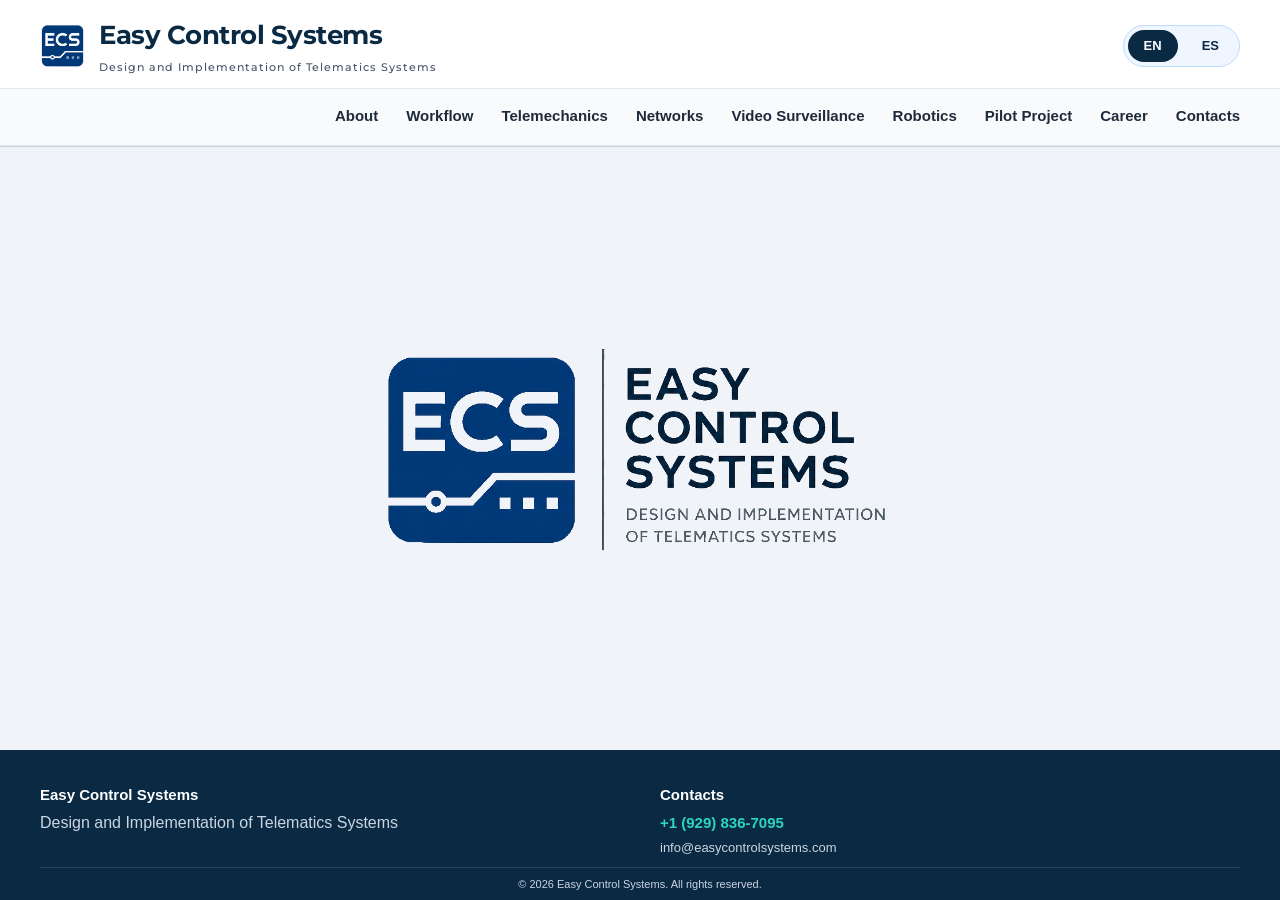
==== index.html @ 27b4c259 "10.05.2026" ====
<!DOCTYPE html>
<html lang="en">
<head>
  <meta charset="UTF-8" />
  <meta name="viewport" content="width=device-width, initial-scale=1.0, user-scalable=no, maximum-scale=1.0" />
  <title>Easy Control Systems</title>
  
  <!-- Favicon -->
  <link rel="icon" href="ECS.png" />
  <link rel="shortcut icon" href="ECS.png" />
  
  <!-- Montserrat Font -->
  <link href="https://fonts.googleapis.com/css2?family=Montserrat:wght@400;500;600;700;800&display=swap" rel="stylesheet">
  
  <!-- Main Stylesheet -->
  <link rel="stylesheet" href="style.css?v=2" />
</head>

<body>

<!-- ======================================== -->
<!-- HEADER                                    -->
<!-- ======================================== -->
<header>
  <!-- Top row: logo + language switcher -->
  <div style="display: flex; justify-content: space-between; align-items: center; padding: 16px 40px 12px 40px;">
    <!-- Logo with click-to-home (triple click = ru.html) -->
    <div style="display: flex; align-items: center; gap: 14px; cursor: pointer;" onclick="handleLogoClick()">
      <img src="ECS.png" alt="ECS logo" style="height: 44px; width: auto;" />
      <div class="logo">
        Easy Control Systems
        <div class="subtitle">Design and Implementation of Telematics Systems</div>
      </div>
    </div>
    
  <!-- Language Switcher EN/RU -->
    <div style="display:flex; gap:8px; background:#eff6ff; border:1px solid #bfdbfe; padding:4px; border-radius:40px;">
      <a href="index.html" class="lang-link active">EN</a>
      <a href="es.html" class="lang-link">ES</a>
    </div>
  </div>
  
  <!-- Navigation Menu -->
  <div style="background: #f8fafc; padding: 10px 40px; border-top: 1px solid #e2e8f0; border-bottom: 1px solid #e2e8f0;">
    <nav style="display: flex; justify-content: flex-end; gap: 28px; flex-wrap: wrap;">
      <a href="#" data-window="about" class="nav-link">About</a>
      <a href="#" data-window="steps" class="nav-link">Workflow</a>
      <a href="#" data-window="telemech" class="nav-link">Telemechanics</a>
      <a href="#" data-window="networks" class="nav-link">Networks</a>
      <a href="#" data-window="video" class="nav-link">Video Surveillance</a>
      <a href="#" data-window="robotics" class="nav-link">Robotics</a>
      <a href="#" data-window="pilot" class="nav-link">Pilot Project</a>
      <a href="#" data-window="career" class="nav-link">Career</a>
      <a href="#" data-window="contacts" class="nav-link">Contacts</a>
    </nav>
  </div>
</header>

<!-- ======================================== -->
<!-- MAIN CONTENT (WINDOWS)                   -->
<!-- ======================================== -->
<main class="container">
  
  <!-- HOME / START PAGE -->
  <div id="window-home" class="window-content active">
    <img src="ECS_e.png" alt="ECS Logo" />
  </div>

  <!-- ABOUT US -->
  <div id="window-about" class="window-content">
    <h1>About Us</h1>
    <p>We are an engineering team specializing in telemechanics and industrial automation systems.</p>
    <p>Our mission is to enhance business operational efficiency by optimizing the use of energy and human resources.</p>

    <h2>How We Work</h2>
    <p>We operate on a model based on a preliminary comprehensive audit. The initial audit is free of charge. Payment for our services begins only after the audit is completed and you decide to implement the proposed solutions.</p>
    <p>We eliminate unjustified risks and experimental approaches in the financial side of projects. All decisions are made on the basis of technical analysis, calculations, and proven practical experience.</p>
    <p>Based on the initial assessment, we determine:</p>
    <ul style="margin-left: 24px; margin-bottom: 20px;">
      <li>project feasibility;</li>
      <li>economic efficiency;</li>
      <li>estimated payback period.</li>
    </ul>

    <h2>Competencies and Regulatory Compliance</h2>
    <p>Our company has an expanding set of licenses and competencies, allowing us to handle a wide range of engineering tasks. Before starting any project, our legal department performs an additional review to ensure compliance with regulatory requirements.</p>

    <h2>Geography</h2>
    <p>USA, Canada, Mexico.</p>

    <h2>Documentation</h2>
    <p>Upon project completion, we provide a complete set of technical and operational documentation, including maintenance and system support manuals.</p>

    <h2>Send a Request</h2>
    <div id="form-about"></div>

  </div>

  <!-- WORKFLOW STAGES -->
  <div id="window-steps" class="window-content">
    <h1>Workflow Stages</h1>

    <h2>1. Request Intake and Initial Analysis</h2>
    <ul style="margin-left: 24px; margin-bottom: 20px;">
      <li>Processing incoming client requests</li>
      <li>Forming an initial understanding of the task, problem, or idea</li>
    </ul>

    <h2>2. Data Collection and Analysis</h2>
    <ul style="margin-left: 24px; margin-bottom: 20px;">
      <li>Interaction with the client and/or their authorized representatives</li>
      <li>Obtaining and analyzing existing project and technical documentation</li>
    </ul>

    <h2>3. Comprehensive Audit (Free of Charge)</h2>
    <ul style="margin-left: 24px; margin-bottom: 20px;">
      <li>Assessment of technical feasibility</li>
      <li>Analysis of economic viability</li>
      <li>Calculation of estimated payback period</li>
    </ul>

    <h2>4. Design and Solution Approval</h2>
    <ul style="margin-left: 24px; margin-bottom: 20px;">
      <li>Preparation of technical specifications</li>
      <li>Development of a preliminary project with work schedule and specifications</li>
      <li>Approval of the final technical solution with the client</li>
    </ul>

    <h2>5. Implementation and Commissioning</h2>
    <ul style="margin-left: 24px; margin-bottom: 20px;">
      <li>Project execution, system configuration, testing</li>
      <li>Provision of complete technical and operational documentation</li>
    </ul>

    <h2>6. Post-Project Support</h2>
    <ul style="margin-left: 24px; margin-bottom: 20px;">
      <li>Support during the warranty period</li>
      <li>Support after the warranty period</li>
    </ul>
  </div>

  <!-- TELEMECHANICS -->
  <div id="window-telemech" class="window-content">
    <h1>Telemechanics</h1>

    <h2>1. Working with Existing Systems</h2>
    <ul style="margin-left: 24px; margin-bottom: 20px;">
      <li>Diagnostics</li>
      <li>Repair</li>
      <li>Upgrade</li>
      <li>Optimization</li>
    </ul>

    <h2>2. Building a New System</h2>
    <ul style="margin-left: 24px; margin-bottom: 20px;">
      <li>Selection of SCADA systems, hardware, cloud platforms</li>
      <li>Installation, setup, and commissioning of both local and field equipment</li>
      <li>Implementation of basic control logic</li>
      <li>Configuration of alerts, data archiving, trends</li>
      <li>Remote access configuration</li>
    </ul>

    <h2>Supported Protocols</h2>
    <p>Modbus, IEC 60870-5-104, DNP3, OPC, MQTT and others.</p>
  </div>

  <!-- NETWORKS -->
  <div id="window-networks" class="window-content">
    <h1>Networks</h1>

    <h2>Network Infrastructure Services</h2>
    <ul style="margin-left: 24px; margin-bottom: 20px;">
      <li>Post-damage network repair</li>
      <li>Upgrading existing networks</li>
      <li>Design and deployment of new networks</li>
      <li>Switching equipment configuration</li>
    </ul>

    <h2>Supported Transmission Media</h2>
    <ul style="margin-left: 24px; margin-bottom: 20px;">
      <li>Copper lines (telephone pairs)</li>
      <li>Coaxial cable, Ethernet (twisted pair), fiber optics</li>
      <li>Wireless networks (antennas, microwave radio equipment)</li>
      <li>High-frequency (LOS) line-of-sight and low-frequency (NLOS) non-line-of-sight radio channels</li>
    </ul>

    <h2>Additional Services</h2>
    <ul style="margin-left: 24px; margin-bottom: 20px;">
      <li>Internet connectivity setup</li>
    </ul>
  </div>

  <!-- VIDEO SURVEILLANCE -->
  <div id="window-video" class="window-content">
    <h1>Video Surveillance</h1>

    <h2>Working with Existing Systems</h2>
    <ul style="margin-left: 24px; margin-bottom: 20px;">
      <li>Diagnostics</li>
      <li>Repair</li>
      <li>Upgrade</li>
      <li>Optimization</li>
    </ul>

    <h2>Building a New System</h2>
    <ul style="margin-left: 24px; margin-bottom: 20px;">
      <li>Equipment and cloud platform selection</li>
      <li>Camera selection</li>
      <li>Installation, setup, and commissioning</li>
      <li>Remote access configuration</li>
    </ul>

    <h2>Alarm Video Verification — Live Operator Monitoring</h2>
    <ul style="margin-left: 24px; margin-bottom: 20px;">
      <li>When motion is detected or other critical alerts occur after hours, our operator reviews the event in real time</li>
      <li>Analyzes the video archive and confirms or dismisses the alarm</li>
      <li>If false alarm — the system is reset, no police dispatch</li>
      <li>If a genuine intrusion is confirmed — the operator immediately notifies emergency services with the exact location and incident description</li>
    </ul>

    <h2>Benefits of Video Verification</h2>
    <ul style="margin-left: 24px; margin-bottom: 20px;">
      <li>No fines for false police dispatches (saving up to $500 per incident)</li>
      <li>Fast response to real threats</li>
      <li>24/7 monitoring</li>
      <li>Legally admissible incident evidence</li>
      <li>Compliance with alarm video verification standard (AVL-01)</li>
    </ul>

    <h2>Additional Services</h2>
    <ul style="margin-left: 24px; margin-bottom: 20px;">
      <li>Complete video surveillance system maintenance — scheduled and emergency</li>
      <li>Upon request (for incident investigation) — fast retrieval of archived footage with timestamp and export in required format</li>
    </ul>
  </div>

  <!-- ROBOTICS -->
  <div id="window-robotics" class="window-content">
    <h1>Robotics</h1>

    <h2>1. Calibration and Transport Preparation</h2>
    <ul style="margin-left: 24px; margin-bottom: 20px;">
      <li>Preparing the robot for transport (axis locking, component protection)</li>
      <li>Transportation in compliance with manufacturer requirements</li>
      <li>Installation at new site and recalibration after transport</li>
    </ul>

    <h2>2. Recovery from Emergency Situations</h2>
    <ul style="margin-left: 24px; margin-bottom: 20px;">
      <li>Robot unlocking</li>
      <li>Recalibration after collisions and mechanical damage</li>
      <li>Functional check of all axes and sensors</li>
    </ul>

    <h2>3. Programming and Integration</h2>
    <ul style="margin-left: 24px; margin-bottom: 20px;">
      <li>Development of a program from scratch for your specific task</li>
      <li>Modification of existing programs — optimization, feature enhancement</li>
      <li>Integration of the robot with your system’s additional PLC</li>
      <li>Integration with SCADA system for centralized control and monitoring</li>
    </ul>

    <h2>4. Service and Support</h2>
    <ul style="margin-left: 24px; margin-bottom: 20px;">
      <li>Arranging communication with the manufacturer for warranty and post-warranty repairs</li>
      <li>Operational and maintenance consultations</li>
      <li>Emergency on-site visit (upon request)</li>
    </ul>
  </div>

  <!-- PILOT PROJECT -->
  <div id="window-pilot" class="window-content">
    <h1>Pilot Project</h1>

    <p>Our company is interested in building a high‑quality reference list of implemented projects in the small business segment</p>
    <h2>Pilot Project Terms</h2>
    <ul style="margin-left: 24px; margin-bottom: 20px;">
      <li>Client’s consent to use the completed project for advertising and marketing purposes</li>
      <li>Implementation of the pilot project at equipment cost (labor is free)</li>
      <li>The total cost is limited to direct expenses for purchasing equipment</li>
    </ul>

    <h2>How to Apply</h2>
    <ul style="margin-left: 24px; margin-bottom: 20px;">
      <li>Send your proposal via the form below</li>
      <li>We will contact you to discuss the details</li>
    </ul>

    <div id="form-pilot"></div>
  </div>

  <!-- CAREER -->
  <div id="window-career" class="window-content">
    <h1>Career</h1>

    <h2>SCADA Programmer (Ignition)</h2>
    <ul style="margin-left: 24px; margin-bottom: 20px;">
      <li>Experience with SCADA Ignition</li>
    </ul>

    <h2>Microwave Radio Equipment Installer</h2>
    <ul style="margin-left: 24px; margin-bottom: 20px;">
      <li>Join the field engineer team</li>
      <li>Valid license (certification) for high‑altitude work</li>
    </ul>

    <h2>Design Engineer (Document Control)</h2>
    <ul style="margin-left: 24px; margin-bottom: 20px;">
      <li>Final preparation of project documentation</li>
      <li>Experience with AutoCAD, CorelDRAW</li>
    </ul>

    <p style="margin-top: 32px; margin-bottom: 20px;">For more information, please send your resume along with your contact details using the form below:</p>

    <div id="form-career"></div>
  </div>

  <!-- CONTACTS -->
  <div id="window-contacts" class="window-content">
    <h1>Contacts</h1>
    <div class="two-col">
      <div class="contact-info">
        <h3>Get in Touch</h3>
        <p><strong>Address:</strong><br>11390 Old Roswell Rd,<br>Alpharetta, GA 30009</p>
        <p><strong>Phone:</strong><br>+1 (929) 836-7095</p>
        <p><strong>Email:</strong><br>info@easycontrolsystems.com</p>
      </div>
      <div class="contact-info">
        <h3>Send us a Message</h3>
        <div id="form-contacts"></div>
      </div>
    </div>
  </div>
</main>

<!-- ======================================== -->
<!-- FOOTER                                    -->
<!-- ======================================== -->
<footer>
  <div class="footer-grid">
    <div class="left-column">
      <div class="line-1">
        <h3>Easy Control Systems</h3>
      </div>
      <div class="line-2">
        <p>Design and Implementation of Telematics Systems</p>
      </div>      
    </div>
    <div class="right-column">
      <div class="line-1">
        <h3>Contacts</h3>
      </div>
      <div class="line-2">
        <p><a href="tel:+19298367095" class="phone-link">+1 (929) 836-7095</a></p>
      </div>
      <div class="line-3">
        <p><a href="mailto:info@easycontrolsystems.com" class="email-link">info@easycontrolsystems.com</a></p>
      </div>
    </div>
  </div>
  <div class="footer-copyright">
    <p>© 2026 Easy Control Systems. All rights reserved.</p>
  </div>
</footer>

  <!-- ======================================== -->
<!-- SCRIPT: FORMS AND WINDOW SWITCHING       -->
<!-- ======================================== -->
<script>
  // Тройной клик на логотип — переход на русскую версию
  let logoClickCount = 0;
  let logoClickTimer = null;
  function handleLogoClick() {
    logoClickCount++;
    clearTimeout(logoClickTimer);
    if (logoClickCount === 3) {
      logoClickCount = 0;
      window.location.href = 'ru.html';
      return;
    }
    logoClickTimer = setTimeout(() => {
      logoClickCount = 0;
      showWindow('home');
    }, 500);
  }

  // Form creation function (with file upload support)
  function createForm(actionUrl, formType = 'default', maxSizeMB = 10) {
    const form = document.createElement('form');
    form.method = 'POST';
    form.action = actionUrl;
    form.enctype = 'multipart/form-data';

    let fileHtml = '';
    let sizeText = '';

    if (formType === 'file') {
      fileHtml = `
        <label>Attach a file (max ${maxSizeMB} MB)</label>
        <input type="file" name="attachment" accept=".pdf,.docx,.jpg,.png,.zip,application/pdf,application/vnd.openxmlformats-officedocument.wordprocessingml.document" />
      `;
      sizeText = ` File size up to ${maxSizeMB} MB.`;
    }

    form.innerHTML = `
      <label>Name</label><input name="name" type="text" required />
      <label>Phone</label><input name="phone" type="text" />
      <label>Email</label><input name="email" type="email" required />
      ${fileHtml}
      <label>Message</label><textarea name="message" required></textarea>
      <input type="hidden" name="_subject" value="Request to ECS" />
      <button class="submit" type="submit">Send</button>
      <div class="small-note">We reply to every message.${sizeText}</div>
    `;
    return form;
  }

  // File size validation
  function validateFileSize(fileInput, maxSizeMB = 10) {
    const file = fileInput.files[0];
    if (!file) return true;

    const maxSizeInBytes = maxSizeMB * 1024 * 1024;
    if (file.size > maxSizeInBytes) {
      alert(`Error: File must not exceed ${maxSizeMB} MB. Your file size: ${(file.size / (1024 * 1024)).toFixed(2)} MB`);
      fileInput.value = '';
      return false;
    }
    return true;
  }

  // Form initialization
  const formUrl = 'https://formspree.io/f/mdaynnqn';
  const maxFileSize = 10;

  const formAbout = createForm(formUrl, 'file', maxFileSize);
  const formPilot = createForm(formUrl, 'file', maxFileSize);
  const formCareer = createForm(formUrl, 'file', maxFileSize);
  const formContacts = createForm(formUrl, 'file', maxFileSize);

  document.getElementById('form-about')?.appendChild(formAbout);
  document.getElementById('form-pilot')?.appendChild(formPilot);
  document.getElementById('form-career')?.appendChild(formCareer);
  document.getElementById('form-contacts')?.appendChild(formContacts);

  // Attach file size validation to all forms
  const allForms = [formAbout, formPilot, formCareer, formContacts];
  allForms.forEach(form => {
    if (form) {
      form.addEventListener('submit', function(event) {
        const fileInput = form.querySelector('input[type="file"]');
        if (!validateFileSize(fileInput, maxFileSize)) {
          event.preventDefault();
        }
      });
    }
  });

  // Window switching
  const windows = document.querySelectorAll('.window-content');
  const navLinks = document.querySelectorAll('.nav-link');

  window.showWindow = function(windowId) {
  windows.forEach(win => win.classList.remove('active'));
  const target = document.getElementById(`window-${windowId}`);
  if (target) target.classList.add('active');
  history.pushState({ windowId }, '', `#${windowId}`);
  
  navLinks.forEach(link => link.classList.remove('active'));
  const activeLink = document.querySelector(`.nav-link[data-window="${windowId}"]`);
  if (activeLink) activeLink.classList.add('active');
  
  window.scrollTo({ top: 0, behavior: 'smooth' });
};

  navLinks.forEach(link => {
    link.addEventListener('click', (e) => {
      e.preventDefault();
      const windowId = link.getAttribute('data-window');
      showWindow(windowId);
    });
  });

  // Home page buttons (if any)
  document.querySelectorAll('.btn-home-primary, .btn-home-secondary').forEach(btn => {
    btn.addEventListener('click', (e) => {
      e.preventDefault();
      const windowId = btn.getAttribute('data-window');
      if (windowId) showWindow(windowId);
    });
  });

  // Initial window based on URL hash or default to home
  const hash = window.location.hash.slice(1);
  if (hash && document.getElementById(`window-${hash}`)) {
    showWindow(hash);
  } else {
    showWindow('home');
  }

  window.addEventListener('popstate', (e) => {
    if (e.state && e.state.windowId) {
      showWindow(e.state.windowId);
    } else {
      showWindow('home');
    }
  });
</script>
</body>
</html>
---- style.css ----
/* ============================================
   БАЗОВЫЕ СТИЛИ И СБРОС
   ============================================ */
* {
  margin: 0;
  padding: 0;
  box-sizing: border-box;
}

/* ============================================
   ЦВЕТОВАЯ СХЕМА ECS
   ============================================ */
:root {
  --ecs-deep: #0a2a44;
  --ecs-mid: #1e4a76;
  --ecs-light: #eef2f8;
  --ecs-accent: #3b82f6;
  --ecs-text: #1e293b;
  --ecs-text-light: #475569;
  --ecs-border: #cbd5e1;
  --ecs-white: #ffffff;
}

/* ============================================
   ОСНОВНАЯ СТРУКТУРА СТРАНИЦЫ (Flex-схема)
   ============================================ */
html {
  height: 100%;
}

/* Объединённый body — убраны дублирование и лишний html/body блок */
body {
  font-family: 'Segoe UI', 'Arial', sans-serif;
  background: #f0f4f8;
  color: #1e2a3e;
  line-height: 1.5;
  display: flex;
  flex-direction: column;
  min-height: 100vh;
  margin: 0;
  padding: 0;
}

main {
  flex: 1;
  display: flex;
  flex-direction: column;
}

.container {
  flex: 1;
  display: flex;
  flex-direction: column;
  max-width: 1200px;
  margin: 0 auto;
  padding: 0 24px;
  width: 100%;
}

/* ============================================
   ШАПКА (HEADER) — ДЕСКТОП
   ============================================ */
header {
  position: sticky;
  top: 0;
  z-index: 100;
  background: var(--ecs-white);
  border-bottom: 1px solid var(--ecs-border);
  box-shadow: 0 2px 8px rgba(0,0,0,0.02);
}

.logo {
  font-size: 26px;
  font-weight: 700;
  color: var(--ecs-deep);
  letter-spacing: -0.5px;
  font-family: 'Montserrat', 'Segoe UI', Arial, sans-serif;
}

.logo .subtitle {
  font-size: 11px;
  font-weight: 500;
  color: var(--ecs-text-light);
  letter-spacing: 1px;
  margin-top: 4px;
  font-family: 'Montserrat', 'Segoe UI', Arial, sans-serif;
}

/* ============================================
   НАВИГАЦИЯ
   ============================================ */
.nav-link {
  text-decoration: none;
  color: var(--ecs-text);
  font-weight: 600;
  font-size: 15px;
  padding: 6px 0;
  transition: color 0.2s, background 0.2s, padding 0.2s;
  border-bottom: 2px solid transparent;
  border-radius: 40px;
}

.nav-link:hover {
  color: var(--ecs-accent);
  border-bottom-color: var(--ecs-accent);
}

/* Активная кнопка — тёмно-синяя таблетка как у переключателя языков */
.nav-link.active {
  background: var(--ecs-deep);
  color: var(--ecs-white);
  border-bottom-color: transparent;
  border-radius: 40px;
  padding: 4px 14px;
}

/* ============================================
   ПЕРЕКЛЮЧАТЕЛЬ ЯЗЫКОВ
   ============================================ */
.lang-link {
  text-decoration: none;
  padding: 6px 16px;
  border-radius: 40px;
  color: var(--ecs-deep);
  font-weight: 700;
  font-size: 13px;
  transition: background 0.2s, color 0.2s;
}

.lang-link.active {
  background: var(--ecs-deep);
  color: var(--ecs-white);
}

/* ============================================
   ОКНА (WINDOWS)
   ============================================ */
.window-content {
  display: none;
  flex: 1;
  padding: 48px 0 64px;
  animation: fadeIn 0.25s ease;
}

.window-content.active {
  display: block;
}

/* Стартовая страница — особое поведение (flex + центрирование) */
#window-home.window-content.active {
  display: flex;
  align-items: center;
  justify-content: center;
  padding: 0;
  margin: 0;
}

/* Убран избыточный блок перечисления окон — display:block уже задан выше */

@keyframes fadeIn {
  from { opacity: 0; transform: translateY(8px); }
  to   { opacity: 1; transform: translateY(0); }
}

/* ============================================
   ЗАГОЛОВКИ И ТЕКСТ
   ============================================ */
h1 {
  font-size: 38px;
  font-weight: 700;
  color: var(--ecs-deep);
  margin-bottom: 24px;
  letter-spacing: -0.5px;
}

h2 {
  font-size: 26px;
  font-weight: 600;
  color: var(--ecs-mid);
  margin: 32px 0 16px;
  padding-bottom: 6px;
  border-bottom: 2px solid var(--ecs-light);
}

h3 {
  font-size: 20px;
  font-weight: 600;
  color: var(--ecs-accent);
  margin: 24px 0 12px;
}

/* ============================================
   КАРТОЧКИ И КОЛОНКИ
   ============================================ */
.card {
  background: var(--ecs-white);
  border-radius: 16px;
  padding: 20px;
  border: 1px solid var(--ecs-border);
  transition: box-shadow 0.2s;
}

.card:hover {
  box-shadow: 0 8px 20px rgba(0,0,0,0.05);
}

.two-col {
  display: grid;
  grid-template-columns: 1fr 1fr;
  gap: 28px;
}

/* ============================================
   ФОРМЫ
   ============================================ */
form {
  background: var(--ecs-white);
  padding: 28px;
  border-radius: 20px;
  border: 1px solid var(--ecs-border);
  margin: 24px 0;
}

label {
  display: block;
  font-weight: 600;
  margin-bottom: 6px;
  margin-top: 14px;
  color: var(--ecs-text);
}

input, textarea, select {
  width: 100%;
  padding: 12px 14px;
  border-radius: 10px;
  border: 1px solid var(--ecs-border);
  font-size: 15px;
  font-family: inherit;
  transition: 0.2s;
}

input:focus, textarea:focus, select:focus {
  outline: none;
  border-color: var(--ecs-accent);
  box-shadow: 0 0 0 2px rgba(59,130,246,0.2);
}

textarea {
  min-height: 100px;
  resize: vertical;
}

.submit {
  margin-top: 20px;
  width: 100%;
  padding: 14px;
  border: none;
  border-radius: 40px;
  background: var(--ecs-accent);
  color: white;
  font-size: 16px;
  font-weight: 700;
  cursor: pointer;
  transition: background 0.2s;
}

.submit:hover {
  background: var(--ecs-mid);
}

.small-note {
  font-size: 12px;
  color: var(--ecs-text-light);
  margin-top: 12px;
  text-align: center;
}

/* ============================================
   КОНТАКТЫ (СТРАНИЦА)
   ============================================ */
.contact-info {
  background: var(--ecs-white);
  border-radius: 20px;
  padding: 24px;
  border: 1px solid var(--ecs-border);
}

#window-contacts .two-col {
  display: grid;
  grid-template-columns: 1fr 1fr;
  gap: 28px;
  align-items: start;
}

/* ============================================
   СТАРТОВАЯ СТРАНИЦА — ЭМБЛЕМА
   ============================================ */
#window-home img {
  max-width: 45%;
  max-height: 55%;
  width: auto;
  height: auto;
  object-fit: contain;
  display: block;
}

/* ============================================
   ПОДВАЛ (FOOTER) — ПРИЖАТ К НИЗУ
   ============================================ */
footer {
  background: var(--ecs-deep);
  color: #cbd5e1;
  padding: 10px 24px 8px;
  margin-top: auto;
}

.footer-grid {
  display: grid;
  grid-template-columns: 1fr 1fr;
  gap: 40px;
  max-width: 1200px;
  margin: 0 auto;
}

footer h3 {
  color: var(--ecs-white);
  margin-bottom: 4px;
  font-size: 15px;
}

.phone-link {
  color: #2dd4bf;
  font-size: 15px;
  font-weight: 700;
  text-decoration: none;
}

.email-link {
  color: #cbd5e1;
  font-size: 13px;
  text-decoration: none;
}

.footer-copyright {
  text-align: center;
  margin: 8px auto 0;
  font-size: 11px;
  border-top: 1px solid rgba(255,255,255,0.1);
  padding-top: 8px;
  max-width: 1200px;
}

/* ============================================
   АДАПТАЦИЯ: ПЛАНШЕТЫ (до 991px)
   ============================================ */
@media (max-width: 991px) {
  h1 { font-size: 32px; }
  h2 { font-size: 24px; }
  h3 { font-size: 18px; }
  .two-col { gap: 20px; }
  .window-content { padding: 32px 0 48px; }
  #window-home img { max-width: 50%; max-height: 50%; }
}

/* ============================================
   АДАПТАЦИЯ: МОБИЛЬНЫЕ (до 768px)
   ============================================ */
@media (max-width: 768px) {
  /* Шапка */
  header > div:first-child {
    display: flex !important;
    flex-direction: row !important;
    justify-content: space-between !important;
    align-items: center !important;
    padding: 10px 16px !important;
  }

  header > div:first-child > div:first-child {
    display: flex !important;
    flex-direction: row !important;
    align-items: center !important;
    gap: 8px !important;
    cursor: pointer;
  }

  header img[alt="ECS logo"] {
    height: 32px !important;
    width: auto;
  }

  header .logo {
    font-size: 14px !important;
    font-weight: 700 !important;
    line-height: 1.3 !important;
    text-align: left !important;
  }

  header .logo .subtitle {
    font-size: 8px !important;
    font-weight: 400 !important;
    margin-top: 3px !important;
    text-align: left !important;
    display: block !important;
  }

  header > div:first-child > div:last-child {
    display: flex !important;
    flex-direction: row !important;
    gap: 6px !important;
    padding: 4px !important;
    flex-shrink: 0 !important;
  }

  header > div:first-child > div:last-child a {
    padding: 4px 10px !important;
    font-size: 11px !important;
  }

  /* Меню (перенос по строкам, плашка по размеру текста) */
  nav {
    display: flex !important;
    flex-wrap: wrap !important;
    gap: 6px 10px !important;
    justify-content: flex-start !important;
    padding: 8px 0 !important;
  }

  .nav-link {
    display: inline-block !important;
    padding: 4px 10px !important;
    font-size: 13px !important;
    text-align: left !important;
    border-bottom: none !important;
  }

  /* Контент */
  .window-content {
    padding: 24px 0 32px;
  }

  h1 { font-size: 28px; }
  h2 { font-size: 20px; }
  .two-col { grid-template-columns: 1fr !important; gap: 20px !important; }

  /* Стартовая страница */
  #window-home img {
    max-width: 60%;
    max-height: 45%;
  }

  /* Подвал */
  footer {
    padding: 8px 16px 6px;
    margin-top: 0;
  }

  .footer-grid {
    grid-template-columns: 1fr !important;
    gap: 2px !important;
    text-align: center !important;
  }

  .footer-grid .left-column,
  .footer-grid .right-column {
    display: flex;
    flex-direction: column;
    gap: 0;
  }

  .footer-grid .line-1,
  .footer-grid .line-2,
  .footer-grid .line-3 {
    margin: 0;
    padding: 0;
  }

  footer h3 {
    margin-bottom: 2px !important;
    font-size: 13px !important;
  }

  .footer-copyright {
    margin-top: 6px;
    padding-top: 6px;
    font-size: 10px;
  }

  .phone-link { font-size: 14px !important; }
  .email-link { font-size: 12px !important; }

  /* Контакты */
  #window-contacts .two-col { display: block !important; }
  #window-contacts .contact-info { margin-bottom: 20px; }
}

/* ============================================
   АДАПТАЦИЯ: МАЛЕНЬКИЕ ТЕЛЕФОНЫ (до 480px)
   ============================================ */
@media (max-width: 480px) {
  h1 { font-size: 24px; }
  h2 { font-size: 18px; }
  .nav-link { font-size: 12px !important; }
  #window-home img { max-width: 70%; max-height: 40%; }
  .phone-link { font-size: 14px !important; }
  .email-link { font-size: 11px !important; }
  footer p { font-size: 11px; }
  .footer-copyright { font-size: 9px; }
}

/* ============================================
   АДАПТАЦИЯ: САМЫЕ МАЛЕНЬКИЕ (до 375px)
   ============================================ */
@media (max-width: 375px) {
  header .logo { font-size: 12px !important; }
  header .logo .subtitle { font-size: 7px !important; }
  header img[alt="ECS logo"] { height: 28px !important; }
  .nav-link { font-size: 11px !important; }
  #window-home img { max-width: 80%; max-height: 35%; }
  .phone-link { font-size: 13px !important; }
  .email-link { font-size: 10px !important; }
  .contact-info p { font-size: 12px; }
}
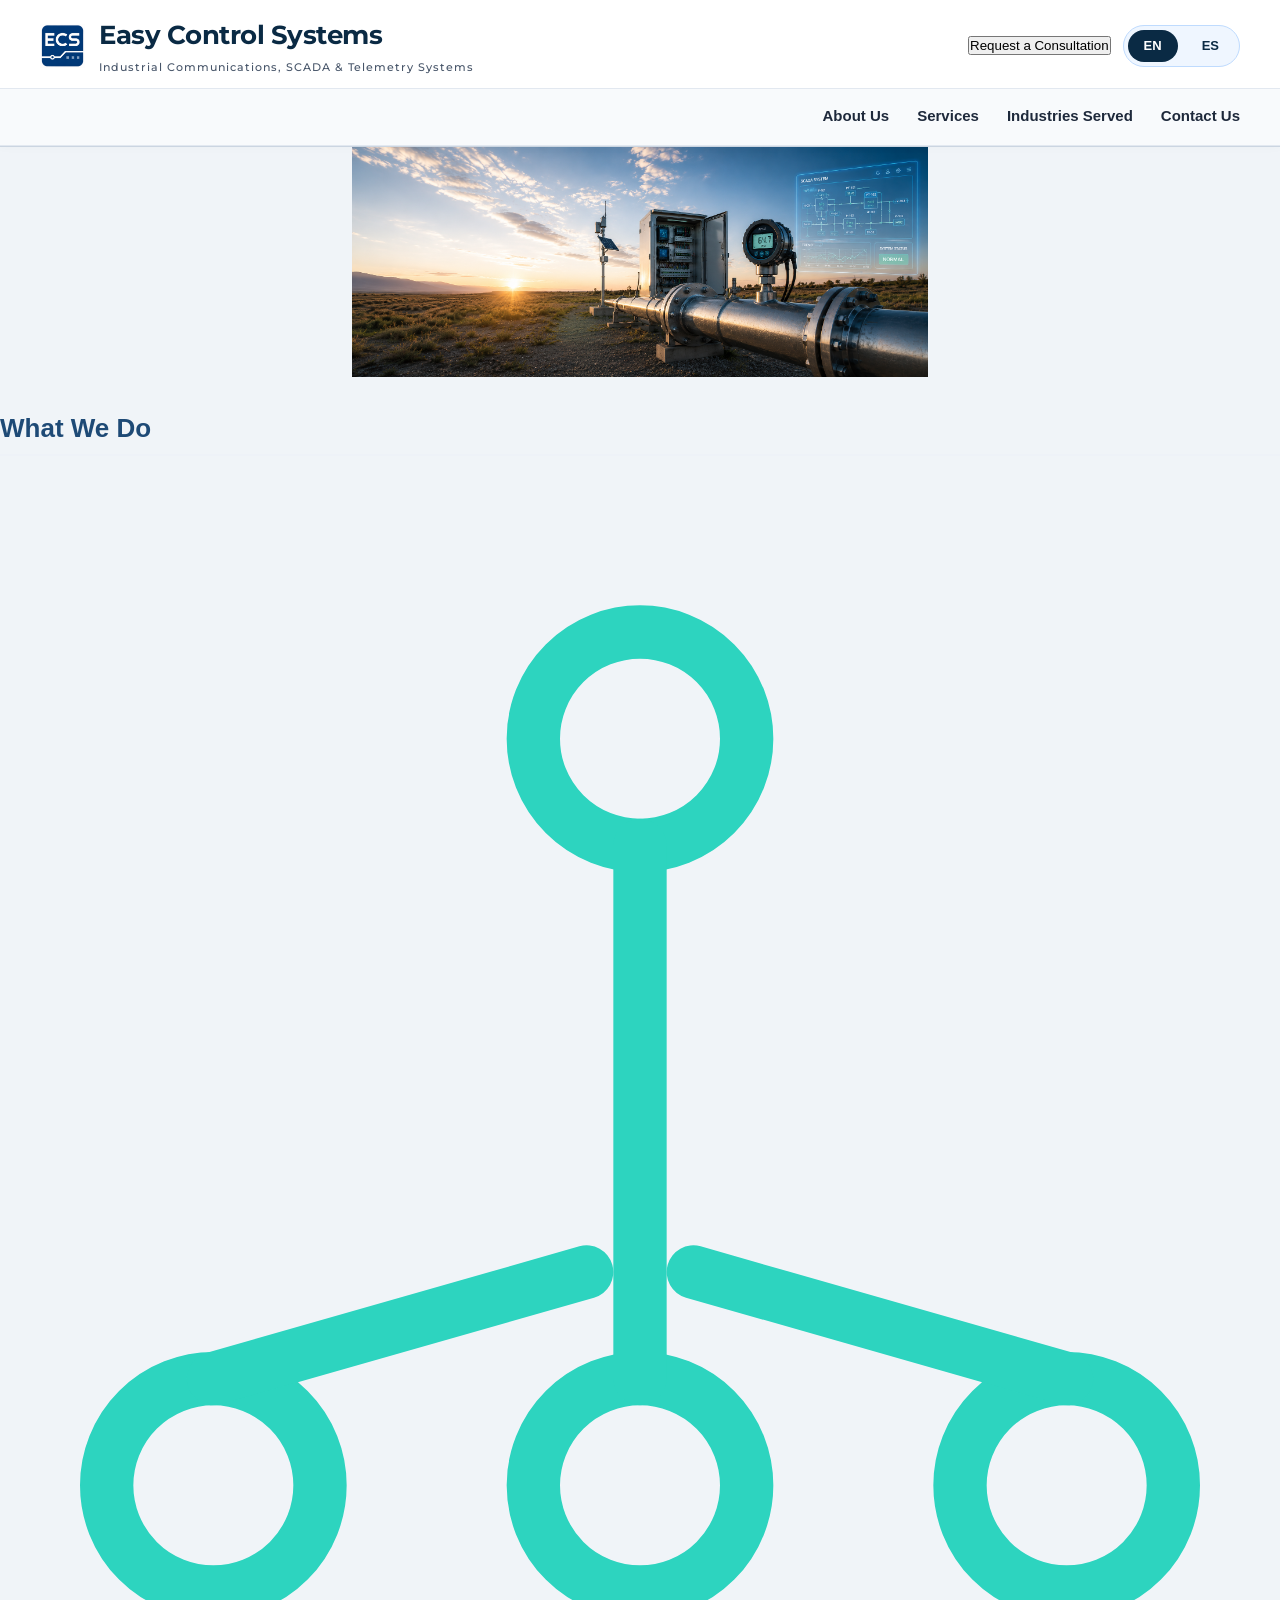
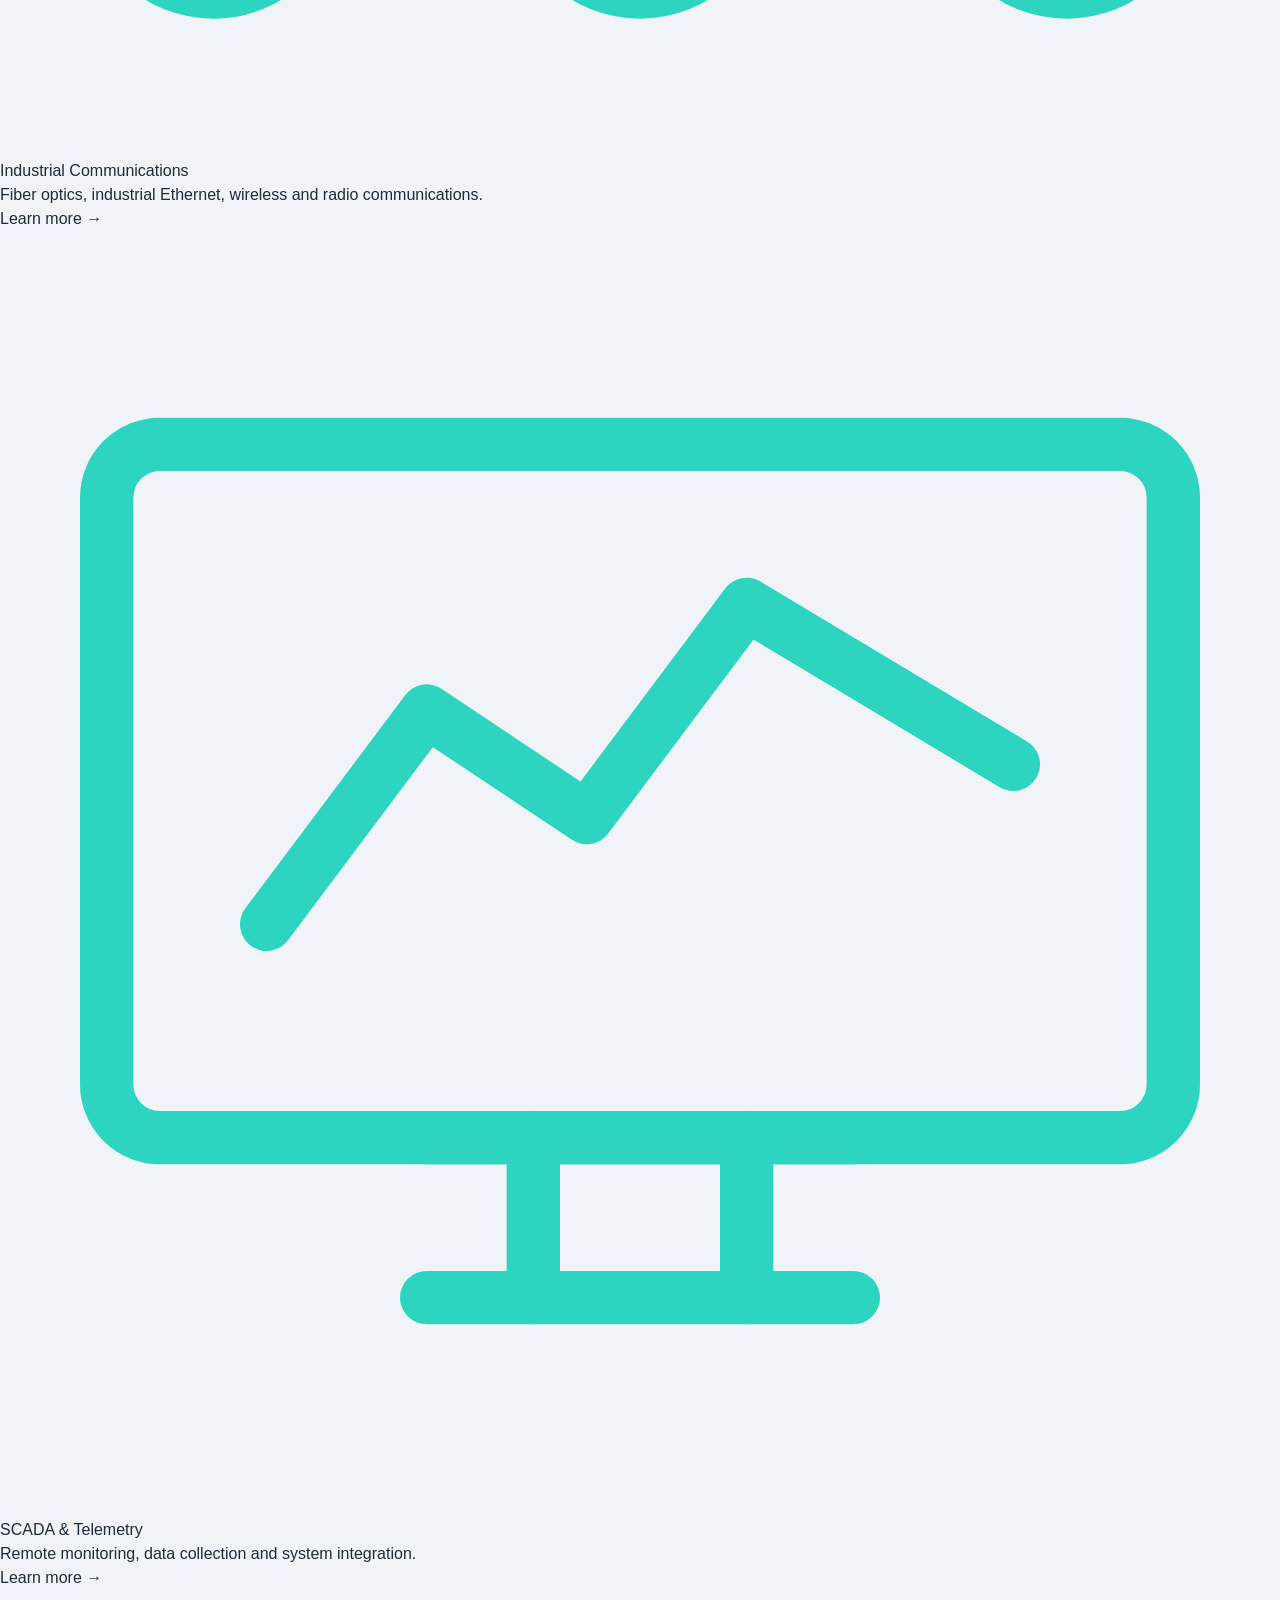
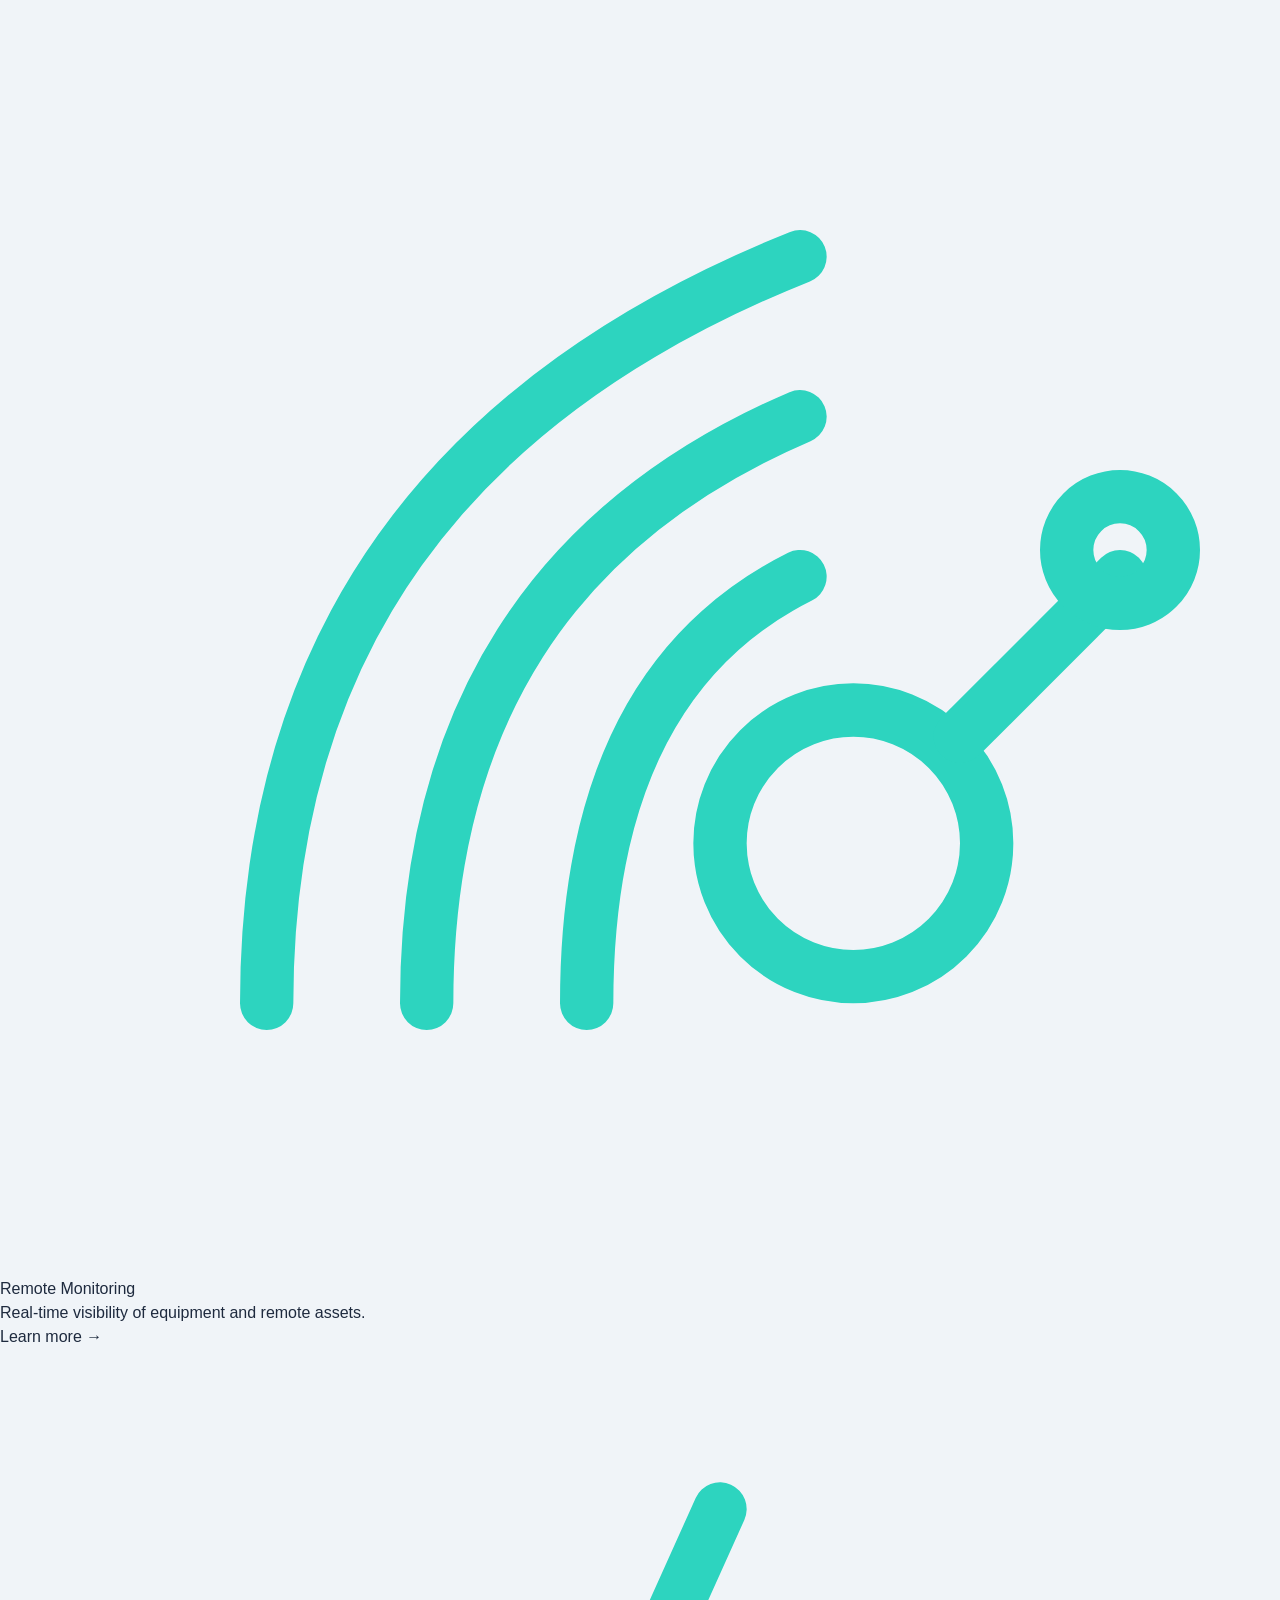
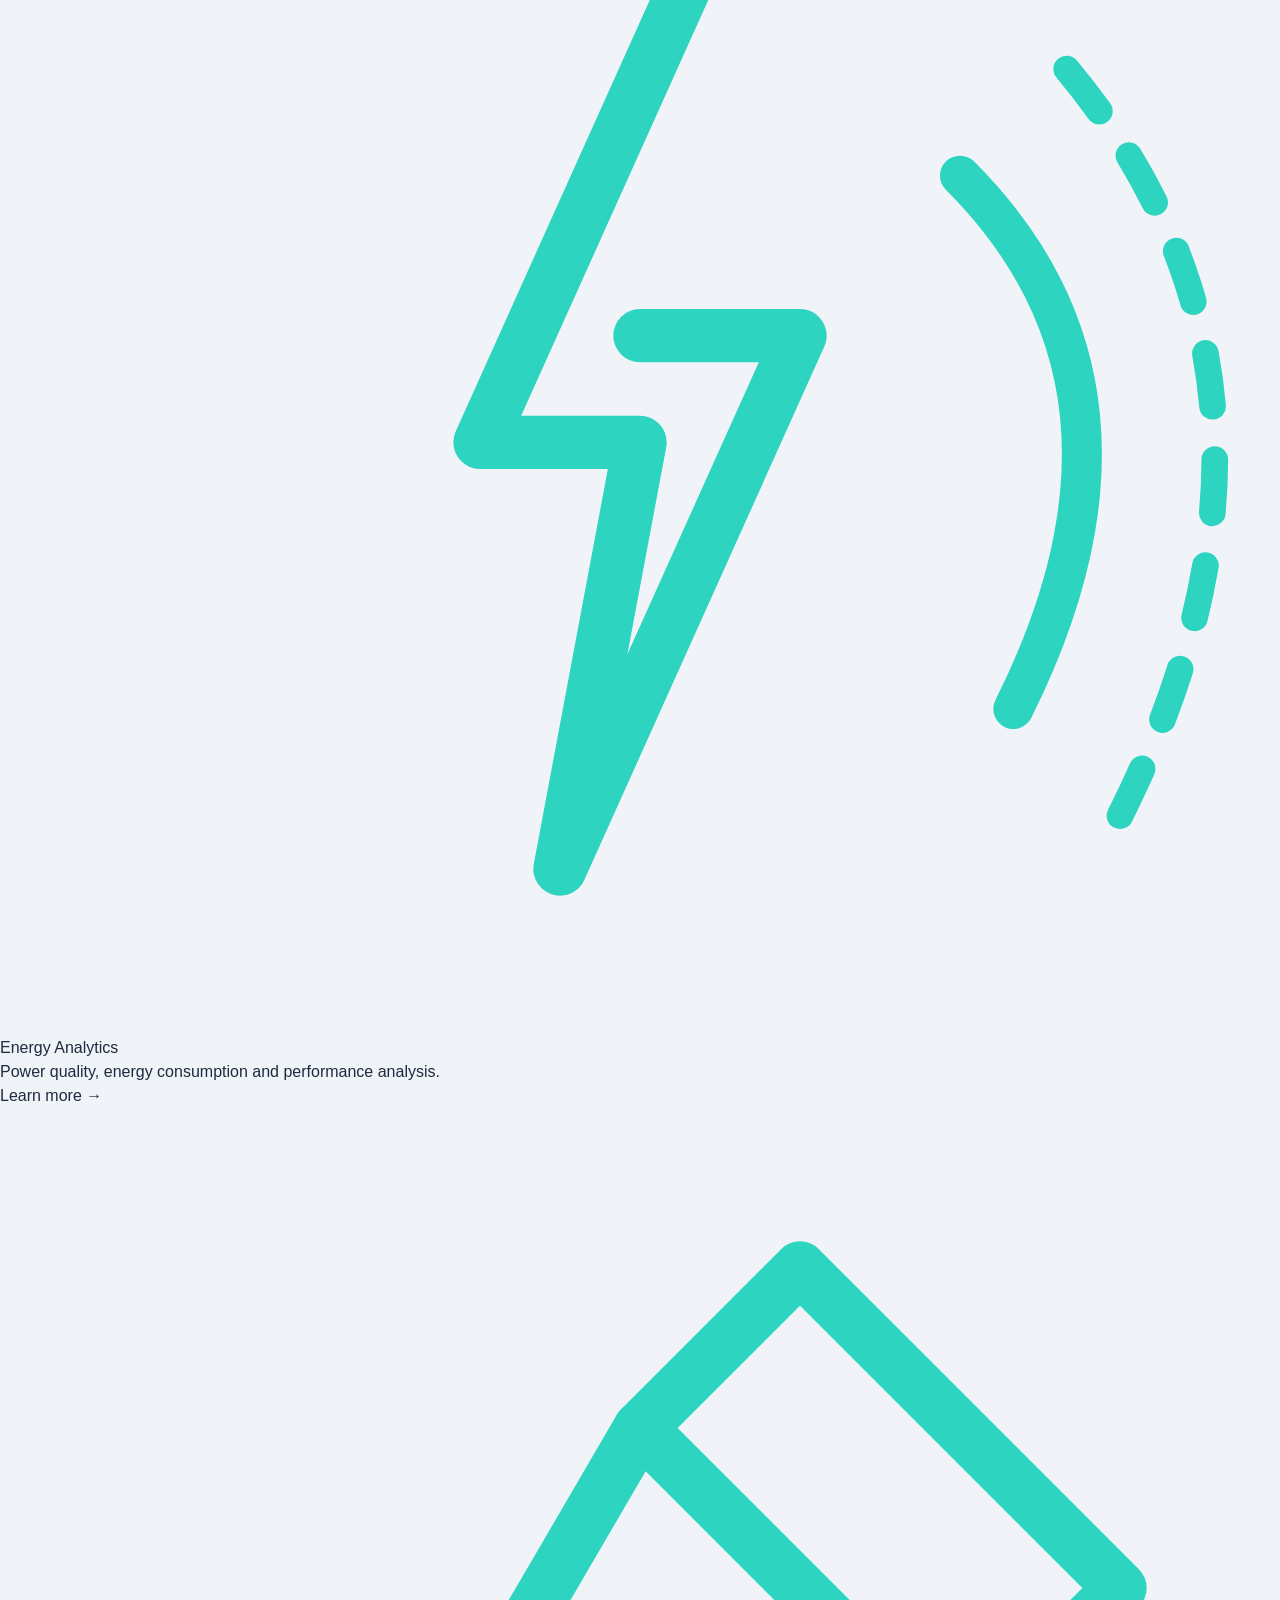
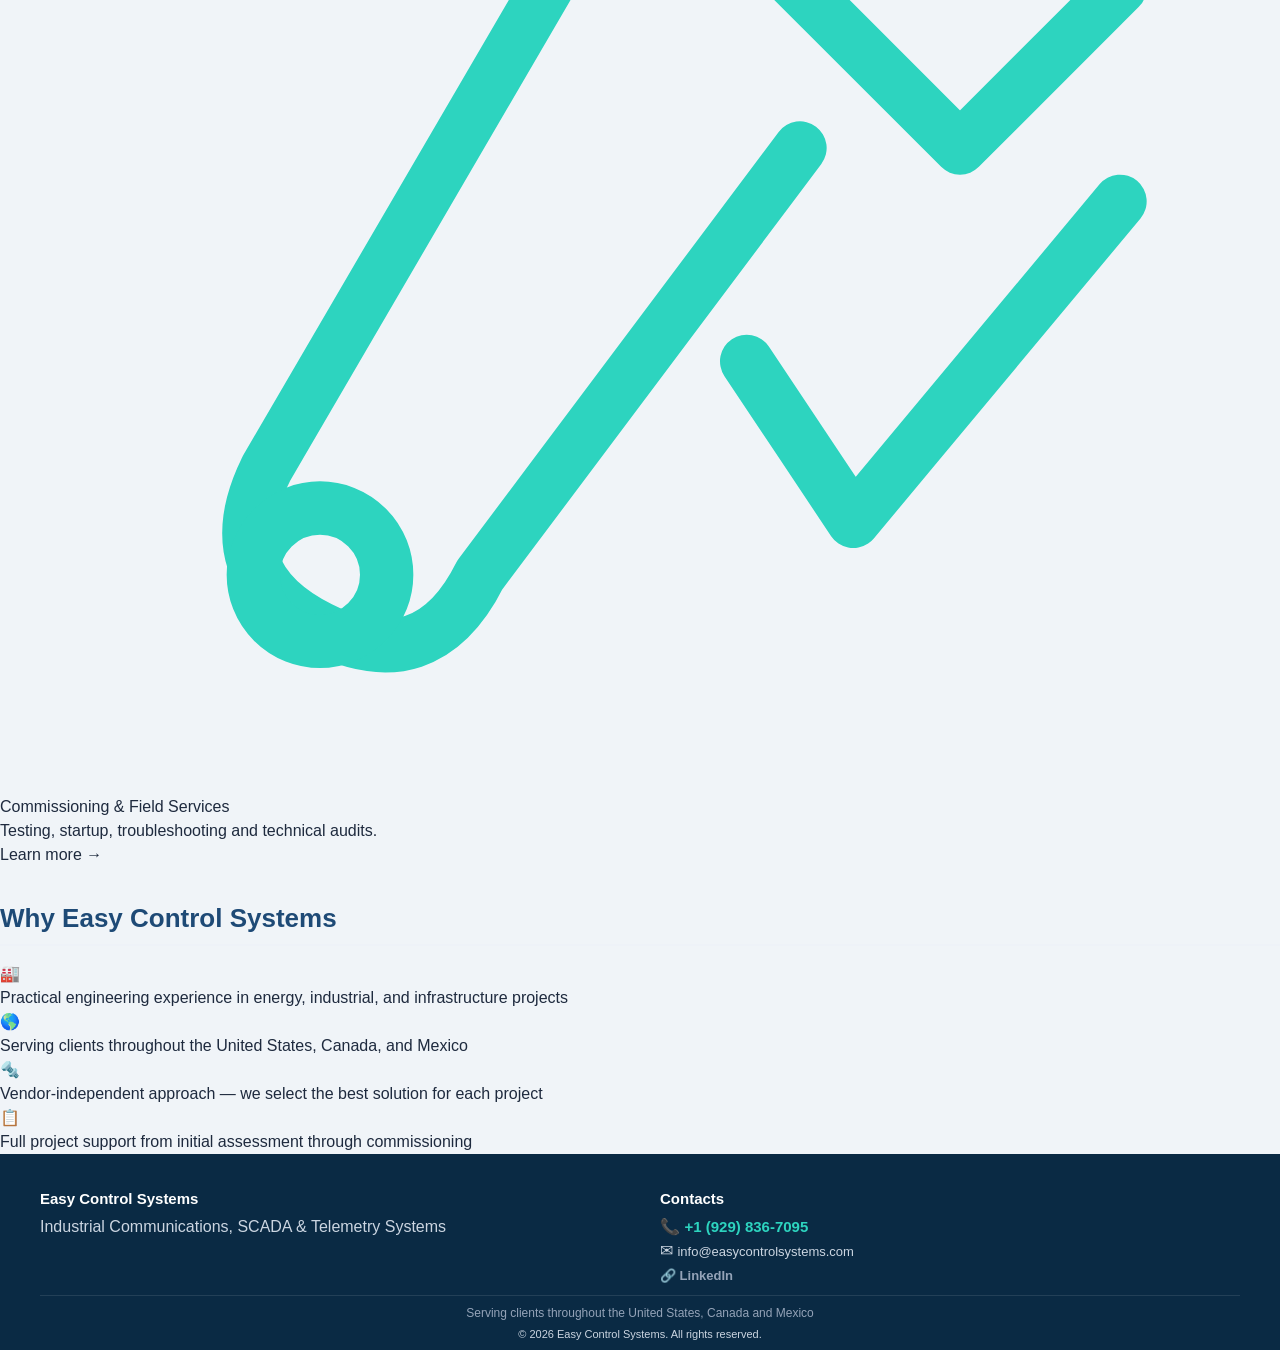
==== commit bc915fd4: "Linkedn" ====
--- a/index.html
+++ b/index.html
@@ -4,326 +4,375 @@
   <meta charset="UTF-8" />
   <meta name="viewport" content="width=device-width, initial-scale=1.0, user-scalable=no, maximum-scale=1.0" />
   <title>Easy Control Systems</title>
-  
-  <!-- Favicon -->
   <link rel="icon" href="ECS.png" />
   <link rel="shortcut icon" href="ECS.png" />
-  
-  <!-- Montserrat Font -->
   <link href="https://fonts.googleapis.com/css2?family=Montserrat:wght@400;500;600;700;800&display=swap" rel="stylesheet">
-  
-  <!-- Main Stylesheet -->
-  <link rel="stylesheet" href="style.css?v=2" />
+  <link rel="stylesheet" href="style.css?v=6" />
 </head>
-
 <body>
 
-<!-- ======================================== -->
-<!-- HEADER                                    -->
-<!-- ======================================== -->
 <header>
-  <!-- Top row: logo + language switcher -->
   <div style="display: flex; justify-content: space-between; align-items: center; padding: 16px 40px 12px 40px;">
-    <!-- Logo with click-to-home (triple click = ru.html) -->
     <div style="display: flex; align-items: center; gap: 14px; cursor: pointer;" onclick="handleLogoClick()">
       <img src="ECS.png" alt="ECS logo" style="height: 44px; width: auto;" />
       <div class="logo">
         Easy Control Systems
-        <div class="subtitle">Design and Implementation of Telematics Systems</div>
-      </div>
-    </div>
-    
-  <!-- Language Switcher EN/RU -->
-    <div style="display:flex; gap:8px; background:#eff6ff; border:1px solid #bfdbfe; padding:4px; border-radius:40px;">
+        <div class="subtitle">Industrial Communications, SCADA &amp; Telemetry Systems</div>
+      </div>
+    </div>
+    <div style="display:flex; align-items:center; gap:12px;">
+    <button onclick="showWindow('contacts')" class="btn-consult">Request a Consultation</button>
+    <div style="display:flex; gap:8px; background:#eff6ff; border:1px solid #bfdbfe; padding:4px; border-radius:40px; flex-shrink:0;">
       <a href="index.html" class="lang-link active">EN</a>
       <a href="es.html" class="lang-link">ES</a>
     </div>
-  </div>
-  
-  <!-- Navigation Menu -->
+    </div>
+  </div>
   <div style="background: #f8fafc; padding: 10px 40px; border-top: 1px solid #e2e8f0; border-bottom: 1px solid #e2e8f0;">
     <nav style="display: flex; justify-content: flex-end; gap: 28px; flex-wrap: wrap;">
-      <a href="#" data-window="about" class="nav-link">About</a>
-      <a href="#" data-window="steps" class="nav-link">Workflow</a>
-      <a href="#" data-window="telemech" class="nav-link">Telemechanics</a>
-      <a href="#" data-window="networks" class="nav-link">Networks</a>
-      <a href="#" data-window="video" class="nav-link">Video Surveillance</a>
-      <a href="#" data-window="robotics" class="nav-link">Robotics</a>
-      <a href="#" data-window="pilot" class="nav-link">Pilot Project</a>
-      <a href="#" data-window="career" class="nav-link">Career</a>
-      <a href="#" data-window="contacts" class="nav-link">Contacts</a>
+      <a href="#" data-window="about"      class="nav-link">About Us</a>
+      <a href="#" data-window="services"   class="nav-link">Services</a>
+      <a href="#" data-window="industries" class="nav-link">Industries Served</a>
+      <a href="#" data-window="contacts"   class="nav-link">Contact Us</a>
     </nav>
   </div>
 </header>
 
-<!-- ======================================== -->
-<!-- MAIN CONTENT (WINDOWS)                   -->
-<!-- ======================================== -->
+<!-- HOME BANNER -->
+<div id="window-home" class="window-content active">
+  <img src="Banner.png" alt="ECS Banner" />
+</div>
+
+<!-- WHAT WE DO -->
+<section class="wwd-section" id="wwd-section">
+  <div class="wwd-inner">
+    <h2 class="wwd-heading">What We Do</h2>
+    <div class="what-we-do-grid">
+      <div class="wwd-card" onclick="navigateToSection('networks')">
+        <div class="wwd-icon"><svg viewBox="0 0 48 48" fill="none" stroke="#2dd4bf" stroke-width="2" stroke-linecap="round" stroke-linejoin="round"><circle cx="24" cy="10" r="4"/><circle cx="8" cy="38" r="4"/><circle cx="24" cy="38" r="4"/><circle cx="40" cy="38" r="4"/><line x1="24" y1="14" x2="24" y2="34"/><line x1="22" y1="30" x2="8" y2="34"/><line x1="26" y1="30" x2="40" y2="34"/></svg></div>
+        <div class="wwd-title">Industrial Communications</div>
+        <div class="wwd-desc">Fiber optics, industrial Ethernet, wireless and radio communications.</div>
+        <div class="wwd-arrow">Learn more →</div>
+      </div>
+      <div class="wwd-card" onclick="navigateToSection('scada')">
+        <div class="wwd-icon"><svg viewBox="0 0 48 48" fill="none" stroke="#2dd4bf" stroke-width="2" stroke-linecap="round" stroke-linejoin="round"><rect x="4" y="8" width="40" height="26" rx="2"/><line x1="16" y1="34" x2="32" y2="34"/><line x1="20" y1="34" x2="20" y2="40"/><line x1="28" y1="34" x2="28" y2="40"/><line x1="16" y1="40" x2="32" y2="40"/><polyline points="10,26 16,18 22,22 28,14 38,20"/></svg></div>
+        <div class="wwd-title">SCADA &amp; Telemetry</div>
+        <div class="wwd-desc">Remote monitoring, data collection and system integration.</div>
+        <div class="wwd-arrow">Learn more →</div>
+      </div>
+      <div class="wwd-card" onclick="navigateToSection('monitoring')">
+        <div class="wwd-icon"><svg viewBox="0 0 48 48" fill="none" stroke="#2dd4bf" stroke-width="2" stroke-linecap="round" stroke-linejoin="round"><path d="M10 38 Q10 18 30 10"/><path d="M16 38 Q16 22 30 16"/><path d="M22 38 Q22 26 30 22"/><circle cx="32" cy="32" r="5"/><line x1="36" y1="28" x2="42" y2="22"/><circle cx="42" cy="21" r="2"/></svg></div>
+        <div class="wwd-title">Remote Monitoring</div>
+        <div class="wwd-desc">Real-time visibility of equipment and remote assets.</div>
+        <div class="wwd-arrow">Learn more →</div>
+      </div>
+      <div class="wwd-card" onclick="navigateToSection('energy')">
+        <div class="wwd-icon"><svg viewBox="0 0 48 48" fill="none" stroke="#2dd4bf" stroke-width="2" stroke-linecap="round" stroke-linejoin="round"><polyline points="27,6 18,26 24,26 21,42 30,22 24,22"/><path d="M36 16 Q44 24 38 36" stroke-width="1.5"/><path d="M40 12 Q50 24 42 40" stroke-width="1" stroke-dasharray="2 2"/></svg></div>
+        <div class="wwd-title">Energy Analytics</div>
+        <div class="wwd-desc">Power quality, energy consumption and performance analysis.</div>
+        <div class="wwd-arrow">Learn more →</div>
+      </div>
+      <div class="wwd-card" onclick="navigateToSection('commissioning')">
+        <div class="wwd-icon"><svg viewBox="0 0 48 48" fill="none" stroke="#2dd4bf" stroke-width="2" stroke-linecap="round" stroke-linejoin="round"><path d="M30 6 L42 18 L36 24 L24 12 Z"/><path d="M24 12 L10 36 Q8 40 12 42 Q16 44 18 40 L30 24"/><circle cx="12" cy="40" r="2.5"/><polyline points="28,32 32,38 42,26"/></svg></div>
+        <div class="wwd-title">Commissioning &amp; Field Services</div>
+        <div class="wwd-desc">Testing, startup, troubleshooting and technical audits.</div>
+        <div class="wwd-arrow">Learn more →</div>
+      </div>
+    </div>
+  </div>
+</section>
+
+
+<!-- WHY ECS -->
+<section class="why-section" id="why-section">
+  <div class="wwd-inner">
+    <h2 class="wwd-heading">Why Easy Control Systems</h2>
+    <div class="why-grid">
+      <div class="why-item">
+        <div class="why-icon">🏭</div>
+        <div class="why-text">Practical engineering experience in energy, industrial, and infrastructure projects</div>
+      </div>
+      <div class="why-item">
+        <div class="why-icon">🌎</div>
+        <div class="why-text">Serving clients throughout the United States, Canada, and Mexico</div>
+      </div>
+      <div class="why-item">
+        <div class="why-icon">🔩</div>
+        <div class="why-text">Vendor-independent approach — we select the best solution for each project</div>
+      </div>
+      <div class="why-item">
+        <div class="why-icon">📋</div>
+        <div class="why-text">Full project support from initial assessment through commissioning</div>
+      </div>
+    </div>
+  </div>
+</section>
+
 <main class="container">
-  
-  <!-- HOME / START PAGE -->
-  <div id="window-home" class="window-content active">
-    <img src="ECS_e.png" alt="ECS Logo" />
-  </div>
-
-  <!-- ABOUT US -->
+
   <div id="window-about" class="window-content">
     <h1>About Us</h1>
-    <p>We are an engineering team specializing in telemechanics and industrial automation systems.</p>
-    <p>Our mission is to enhance business operational efficiency by optimizing the use of energy and human resources.</p>
-
-    <h2>How We Work</h2>
-    <p>We operate on a model based on a preliminary comprehensive audit. The initial audit is free of charge. Payment for our services begins only after the audit is completed and you decide to implement the proposed solutions.</p>
-    <p>We eliminate unjustified risks and experimental approaches in the financial side of projects. All decisions are made on the basis of technical analysis, calculations, and proven practical experience.</p>
-    <p>Based on the initial assessment, we determine:</p>
-    <ul style="margin-left: 24px; margin-bottom: 20px;">
-      <li>project feasibility;</li>
-      <li>economic efficiency;</li>
-      <li>estimated payback period.</li>
-    </ul>
-
-    <h2>Competencies and Regulatory Compliance</h2>
-    <p>Our company has an expanding set of licenses and competencies, allowing us to handle a wide range of engineering tasks. Before starting any project, our legal department performs an additional review to ensure compliance with regulatory requirements.</p>
-
-    <h2>Geography</h2>
-    <p>USA, Canada, Mexico.</p>
-
-    <h2>Documentation</h2>
-    <p>Upon project completion, we provide a complete set of technical and operational documentation, including maintenance and system support manuals.</p>
-
-    <h2>Send a Request</h2>
-    <div id="form-about"></div>
-
-  </div>
-
-  <!-- WORKFLOW STAGES -->
-  <div id="window-steps" class="window-content">
-    <h1>Workflow Stages</h1>
-
-    <h2>1. Request Intake and Initial Analysis</h2>
-    <ul style="margin-left: 24px; margin-bottom: 20px;">
-      <li>Processing incoming client requests</li>
-      <li>Forming an initial understanding of the task, problem, or idea</li>
-    </ul>
-
-    <h2>2. Data Collection and Analysis</h2>
-    <ul style="margin-left: 24px; margin-bottom: 20px;">
-      <li>Interaction with the client and/or their authorized representatives</li>
-      <li>Obtaining and analyzing existing project and technical documentation</li>
-    </ul>
-
-    <h2>3. Comprehensive Audit (Free of Charge)</h2>
-    <ul style="margin-left: 24px; margin-bottom: 20px;">
-      <li>Assessment of technical feasibility</li>
-      <li>Analysis of economic viability</li>
-      <li>Calculation of estimated payback period</li>
-    </ul>
-
-    <h2>4. Design and Solution Approval</h2>
-    <ul style="margin-left: 24px; margin-bottom: 20px;">
-      <li>Preparation of technical specifications</li>
-      <li>Development of a preliminary project with work schedule and specifications</li>
-      <li>Approval of the final technical solution with the client</li>
-    </ul>
-
-    <h2>5. Implementation and Commissioning</h2>
-    <ul style="margin-left: 24px; margin-bottom: 20px;">
-      <li>Project execution, system configuration, testing</li>
-      <li>Provision of complete technical and operational documentation</li>
-    </ul>
-
-    <h2>6. Post-Project Support</h2>
-    <ul style="margin-left: 24px; margin-bottom: 20px;">
-      <li>Support during the warranty period</li>
-      <li>Support after the warranty period</li>
-    </ul>
-  </div>
-
-  <!-- TELEMECHANICS -->
-  <div id="window-telemech" class="window-content">
-    <h1>Telemechanics</h1>
-
-    <h2>1. Working with Existing Systems</h2>
-    <ul style="margin-left: 24px; margin-bottom: 20px;">
-      <li>Diagnostics</li>
-      <li>Repair</li>
-      <li>Upgrade</li>
-      <li>Optimization</li>
-    </ul>
-
-    <h2>2. Building a New System</h2>
-    <ul style="margin-left: 24px; margin-bottom: 20px;">
-      <li>Selection of SCADA systems, hardware, cloud platforms</li>
-      <li>Installation, setup, and commissioning of both local and field equipment</li>
-      <li>Implementation of basic control logic</li>
-      <li>Configuration of alerts, data archiving, trends</li>
+
+    <p>Easy Control Systems is an engineering company specializing in industrial communications, remote monitoring, SCADA, and telemetry systems.</p>
+    <p>We help businesses gain reliable visibility into their operations, monitor remote assets, identify issues before they become costly failures, and make informed decisions based on real-time data.</p>
+    <p>Our services include the design, implementation, modernization, and technical support of communication and automation systems for industrial, commercial, and infrastructure facilities.</p>
+    <p>We work with projects of various sizes, ranging from small commercial operations to utility, energy, manufacturing, and remote industrial sites.</p>
+
+    <h2>Our Approach</h2>
+    <p>Every facility has unique requirements. That is why we do not offer one-size-fits-all solutions.</p>
+    <p>Each project begins with a review of the existing infrastructure, operational requirements, and business objectives. Based on this assessment, we develop a practical engineering solution that delivers the required reliability, functionality, and long-term value.</p>
+    <p>We focus on proven technologies and engineering practices that provide dependable performance and sustainable operation for years to come.</p>
+
+    <h2>What Our Clients Gain</h2>
+    <ul style="margin-left: 24px; margin-bottom: 20px;">
+      <li>Improved reliability of equipment and critical systems</li>
+      <li>Remote monitoring and control from virtually anywhere</li>
+      <li>Early detection of faults and abnormal operating conditions</li>
+      <li>Reduced operational and maintenance costs</li>
+      <li>Centralized data collection, storage, and analysis</li>
+      <li>Engineering support throughout the entire project lifecycle</li>
+    </ul>
+
+    <h2>Geographic Coverage</h2>
+    <p>We provide engineering services throughout the United States, Canada, and Mexico.</p>
+
+    <h2>Documentation and Support</h2>
+    <p>Upon project completion, clients receive a complete set of technical documentation required for operation, maintenance, and future expansion of the system.</p>
+    <p>When needed, we continue to provide technical support, system upgrades, and modernization services.</p>
+
+    <div style="margin-top: 48px; padding: 32px; background: var(--ecs-light); border-radius: 16px; text-align: center;">
+      <h3 style="color: var(--ecs-deep); margin-bottom: 12px;">Ready to Discuss Your Project?</h3>
+      <p style="color: var(--ecs-text-light); margin-bottom: 24px;">Whether you need remote monitoring, SCADA integration, industrial communications, or modernization of an existing system, we would be glad to discuss your project and help identify the right solution.</p>
+      <button onclick="showWindow('contacts')" class="btn-consult" style="font-size: 15px; padding: 12px 32px;">Request a Consultation</button>
+    </div>
+  </div>
+
+  <div id="window-services" class="window-content">
+    <h1>Services</h1>
+
+    <p>Easy Control Systems provides engineering services in industrial communications, remote monitoring, SCADA, telemetry, energy management, and supporting infrastructure systems.</p>
+    <p>We help organizations design, deploy, modernize, and maintain systems that improve operational visibility, increase reliability, reduce downtime, and provide access to critical information in real time.</p>
+
+    <h2>Network Infrastructure &amp; Communications</h2>
+    <p>Design, deployment, modernization, and technical support of communication networks for industrial, commercial, and infrastructure facilities.</p>
+    <ul style="margin-left: 24px; margin-bottom: 20px;">
+      <li>Fiber optic networks</li>
+      <li>Industrial Ethernet networks</li>
+      <li>Wireless and radio communication systems</li>
+      <li>Connectivity solutions for remote sites</li>
+      <li>Network troubleshooting and fault recovery</li>
+      <li>Restoration of damaged infrastructure</li>
+      <li>Network equipment configuration and optimization</li>
+      <li>Redundant communication systems</li>
+      <li>Integration of remote sites into centralized monitoring platforms</li>
+    </ul>
+
+    <h2>SCADA, Telemetry &amp; Remote Monitoring</h2>
+    <p>Design and implementation of remote monitoring, supervisory control, and data acquisition systems.</p>
+    <ul style="margin-left: 24px; margin-bottom: 20px;">
+      <li>SCADA system design and deployment</li>
+      <li>Integration of PLCs, RTUs, and field devices</li>
       <li>Remote access configuration</li>
-    </ul>
-
-    <h2>Supported Protocols</h2>
-    <p>Modbus, IEC 60870-5-104, DNP3, OPC, MQTT and others.</p>
-  </div>
-
-  <!-- NETWORKS -->
-  <div id="window-networks" class="window-content">
-    <h1>Networks</h1>
-
-    <h2>Network Infrastructure Services</h2>
-    <ul style="margin-left: 24px; margin-bottom: 20px;">
-      <li>Post-damage network repair</li>
-      <li>Upgrading existing networks</li>
-      <li>Design and deployment of new networks</li>
-      <li>Switching equipment configuration</li>
-    </ul>
-
-    <h2>Supported Transmission Media</h2>
-    <ul style="margin-left: 24px; margin-bottom: 20px;">
-      <li>Copper lines (telephone pairs)</li>
-      <li>Coaxial cable, Ethernet (twisted pair), fiber optics</li>
-      <li>Wireless networks (antennas, microwave radio equipment)</li>
-      <li>High-frequency (LOS) line-of-sight and low-frequency (NLOS) non-line-of-sight radio channels</li>
-    </ul>
-
-    <h2>Additional Services</h2>
-    <ul style="margin-left: 24px; margin-bottom: 20px;">
-      <li>Internet connectivity setup</li>
-    </ul>
-  </div>
-
-  <!-- VIDEO SURVEILLANCE -->
-  <div id="window-video" class="window-content">
-    <h1>Video Surveillance</h1>
-
-    <h2>Working with Existing Systems</h2>
-    <ul style="margin-left: 24px; margin-bottom: 20px;">
-      <li>Diagnostics</li>
-      <li>Repair</li>
-      <li>Upgrade</li>
-      <li>Optimization</li>
-    </ul>
-
-    <h2>Building a New System</h2>
-    <ul style="margin-left: 24px; margin-bottom: 20px;">
-      <li>Equipment and cloud platform selection</li>
-      <li>Camera selection</li>
-      <li>Installation, setup, and commissioning</li>
-      <li>Remote access configuration</li>
-    </ul>
-
-    <h2>Alarm Video Verification — Live Operator Monitoring</h2>
-    <ul style="margin-left: 24px; margin-bottom: 20px;">
-      <li>When motion is detected or other critical alerts occur after hours, our operator reviews the event in real time</li>
-      <li>Analyzes the video archive and confirms or dismisses the alarm</li>
-      <li>If false alarm — the system is reset, no police dispatch</li>
-      <li>If a genuine intrusion is confirmed — the operator immediately notifies emergency services with the exact location and incident description</li>
-    </ul>
-
-    <h2>Benefits of Video Verification</h2>
-    <ul style="margin-left: 24px; margin-bottom: 20px;">
-      <li>No fines for false police dispatches (saving up to $500 per incident)</li>
-      <li>Fast response to real threats</li>
-      <li>24/7 monitoring</li>
-      <li>Legally admissible incident evidence</li>
-      <li>Compliance with alarm video verification standard (AVL-01)</li>
-    </ul>
-
-    <h2>Additional Services</h2>
-    <ul style="margin-left: 24px; margin-bottom: 20px;">
-      <li>Complete video surveillance system maintenance — scheduled and emergency</li>
-      <li>Upon request (for incident investigation) — fast retrieval of archived footage with timestamp and export in required format</li>
-    </ul>
-  </div>
-
-  <!-- ROBOTICS -->
-  <div id="window-robotics" class="window-content">
-    <h1>Robotics</h1>
-
-    <h2>1. Calibration and Transport Preparation</h2>
-    <ul style="margin-left: 24px; margin-bottom: 20px;">
-      <li>Preparing the robot for transport (axis locking, component protection)</li>
-      <li>Transportation in compliance with manufacturer requirements</li>
-      <li>Installation at new site and recalibration after transport</li>
-    </ul>
-
-    <h2>2. Recovery from Emergency Situations</h2>
-    <ul style="margin-left: 24px; margin-bottom: 20px;">
-      <li>Robot unlocking</li>
-      <li>Recalibration after collisions and mechanical damage</li>
-      <li>Functional check of all axes and sensors</li>
-    </ul>
-
-    <h2>3. Programming and Integration</h2>
-    <ul style="margin-left: 24px; margin-bottom: 20px;">
-      <li>Development of a program from scratch for your specific task</li>
-      <li>Modification of existing programs — optimization, feature enhancement</li>
-      <li>Integration of the robot with your system’s additional PLC</li>
-      <li>Integration with SCADA system for centralized control and monitoring</li>
-    </ul>
-
-    <h2>4. Service and Support</h2>
-    <ul style="margin-left: 24px; margin-bottom: 20px;">
-      <li>Arranging communication with the manufacturer for warranty and post-warranty repairs</li>
-      <li>Operational and maintenance consultations</li>
-      <li>Emergency on-site visit (upon request)</li>
-    </ul>
-  </div>
-
-  <!-- PILOT PROJECT -->
-  <div id="window-pilot" class="window-content">
-    <h1>Pilot Project</h1>
-
-    <p>Our company is interested in building a high‑quality reference list of implemented projects in the small business segment</p>
-    <h2>Pilot Project Terms</h2>
-    <ul style="margin-left: 24px; margin-bottom: 20px;">
-      <li>Client’s consent to use the completed project for advertising and marketing purposes</li>
-      <li>Implementation of the pilot project at equipment cost (labor is free)</li>
-      <li>The total cost is limited to direct expenses for purchasing equipment</li>
-    </ul>
-
-    <h2>How to Apply</h2>
-    <ul style="margin-left: 24px; margin-bottom: 20px;">
-      <li>Send your proposal via the form below</li>
-      <li>We will contact you to discuss the details</li>
-    </ul>
-
-    <div id="form-pilot"></div>
-  </div>
-
-  <!-- CAREER -->
-  <div id="window-career" class="window-content">
-    <h1>Career</h1>
-
-    <h2>SCADA Programmer (Ignition)</h2>
-    <ul style="margin-left: 24px; margin-bottom: 20px;">
-      <li>Experience with SCADA Ignition</li>
-    </ul>
-
-    <h2>Microwave Radio Equipment Installer</h2>
-    <ul style="margin-left: 24px; margin-bottom: 20px;">
-      <li>Join the field engineer team</li>
-      <li>Valid license (certification) for high‑altitude work</li>
-    </ul>
-
-    <h2>Design Engineer (Document Control)</h2>
-    <ul style="margin-left: 24px; margin-bottom: 20px;">
-      <li>Final preparation of project documentation</li>
-      <li>Experience with AutoCAD, CorelDRAW</li>
-    </ul>
-
-    <p style="margin-top: 32px; margin-bottom: 20px;">For more information, please send your resume along with your contact details using the form below:</p>
-
-    <div id="form-career"></div>
-  </div>
-
-  <!-- CONTACTS -->
+      <li>Historical data archiving and analysis</li>
+      <li>Alarm and notification systems</li>
+      <li>Multi-vendor equipment integration</li>
+      <li>Modernization of existing systems</li>
+      <li>Cloud-based and on-premise monitoring solutions</li>
+      <li>Remote monitoring and control through computers and mobile devices</li>
+    </ul>
+    <p><strong>Supported Protocols:</strong> Modbus, IEC 60870-5-104, DNP3, OPC, MQTT, and other industry-standard protocols.</p>
+
+    <h2>Video Surveillance &amp; Remote Monitoring</h2>
+    <p>Design, deployment, modernization, and technical support of video surveillance systems for commercial, industrial, and remote facilities.</p>
+    <ul style="margin-left: 24px; margin-bottom: 20px;">
+      <li>IP video surveillance systems</li>
+      <li>Remote viewing and video archiving</li>
+      <li>Integration with existing network infrastructure</li>
+      <li>Upgrades of existing surveillance systems</li>
+      <li>Diagnostics and system recovery</li>
+      <li>Centralized site monitoring</li>
+    </ul>
+    <p>For facilities requiring an additional level of security, alarm video verification services can be arranged. When an alarm event occurs, an assigned operator reviews the situation in real time, analyzes recorded footage, and determines the appropriate response. Depending on project requirements, monitoring services may be provided on a scheduled basis or around the clock.</p>
+    <ul style="margin-left: 24px; margin-bottom: 20px;">
+      <li>Real-time alarm verification</li>
+      <li>Video review and incident confirmation</li>
+      <li>Notification of responsible personnel</li>
+      <li>Escalation according to predefined response procedures</li>
+      <li>Incident reporting and documentation</li>
+    </ul>
+
+    <h2>Energy Monitoring, Power Quality &amp; Equipment Performance Analysis</h2>
+    <p>Monitoring and analytical solutions for electricity, water, gas, and other utility systems.</p>
+    <ul style="margin-left: 24px; margin-bottom: 20px;">
+      <li>Utility meter data acquisition</li>
+      <li>Centralized data storage and reporting</li>
+      <li>Resource consumption analysis</li>
+      <li>Identification of losses and inefficiencies</li>
+      <li>Equipment performance monitoring</li>
+      <li>Process monitoring and optimization</li>
+      <li>Energy efficiency improvement programs</li>
+    </ul>
+    <p><strong>Power Quality Analysis:</strong></p>
+    <ul style="margin-left: 24px; margin-bottom: 20px;">
+      <li>Voltage and current monitoring</li>
+      <li>Detection of sags, swells, and interruptions</li>
+      <li>Power factor analysis</li>
+      <li>Harmonic distortion analysis</li>
+      <li>Identification of electrical system issues</li>
+      <li>Recommendations for improving power quality</li>
+    </ul>
+    <p><strong>Equipment Performance Assessment:</strong></p>
+    <ul style="margin-left: 24px; margin-bottom: 20px;">
+      <li>Monitoring actual energy consumption</li>
+      <li>Comparing energy usage against production output</li>
+      <li>Detecting abnormal operating conditions</li>
+      <li>Early identification of equipment degradation</li>
+      <li>Support for predictive maintenance programs</li>
+      <li>Recommendations for reducing operating costs</li>
+    </ul>
+
+    <h2>Commissioning &amp; Technical Audits</h2>
+    <p>Inspection, testing, commissioning, and optimization of new and existing systems.</p>
+    <ul style="margin-left: 24px; margin-bottom: 20px;">
+      <li>Site assessments and pre-project surveys</li>
+      <li>Technical audits of existing systems</li>
+      <li>Commissioning and startup support</li>
+      <li>Functional testing and verification</li>
+      <li>Communication and automation system validation</li>
+      <li>Installation quality inspections</li>
+      <li>Documentation and reporting</li>
+      <li>Modernization recommendations</li>
+    </ul>
+
+    <div style="margin-top: 48px; padding: 32px; background: var(--ecs-light); border-radius: 16px; text-align: center;">
+      <h3 style="color: var(--ecs-deep); margin-bottom: 12px;">Don't See Your Requirement Listed?</h3>
+      <p style="color: var(--ecs-text-light); margin-bottom: 24px;">Contact us to discuss your project. We will be glad to help identify the most practical and cost-effective solution for your facility.</p>
+      <button onclick="showWindow('contacts')" class="btn-consult" style="font-size: 15px; padding: 12px 32px;">Request a Consultation</button>
+    </div>
+  </div>
+
+  <div id="window-industries" class="window-content">
+    <h1>Industries Served</h1>
+
+    <p>Easy Control Systems supports a wide range of commercial, industrial, utility, and infrastructure facilities.</p>
+    <p>While every site has unique requirements, most projects share common goals: improving reliability, reducing operating costs, enabling remote visibility, and providing timely access to critical information.</p>
+
+    <h2>Commercial Facilities</h2>
+    <p>Modern monitoring and automation systems help property owners and operators maintain visibility into equipment performance and building infrastructure.</p>
+    <p><strong>Typical Facilities:</strong> retail stores, commercial properties, office buildings, hotels and motels, gas stations, privately owned infrastructure assets.</p>
+    <ul style="margin-left: 24px; margin-bottom: 20px;">
+      <li>Video surveillance systems</li>
+      <li>Energy monitoring</li>
+      <li>Remote equipment monitoring</li>
+      <li>Alarm and notification systems</li>
+      <li>Building infrastructure monitoring</li>
+    </ul>
+
+    <h2>Warehousing &amp; Logistics</h2>
+    <p>Reliable monitoring of facility infrastructure helps prevent downtime, product loss, and unexpected maintenance costs.</p>
+    <p><strong>Typical Facilities:</strong> warehouses, cold storage facilities, distribution centers, logistics hubs.</p>
+    <ul style="margin-left: 24px; margin-bottom: 20px;">
+      <li>Refrigeration monitoring</li>
+      <li>Temperature and humidity monitoring</li>
+      <li>Video surveillance</li>
+      <li>Energy consumption monitoring</li>
+      <li>Remote fault notifications</li>
+    </ul>
+
+    <h2>Agriculture</h2>
+    <p>Remote monitoring provides visibility into equipment and processes across geographically dispersed facilities.</p>
+    <p><strong>Typical Facilities:</strong> livestock operations, greenhouses, agricultural production facilities, irrigation systems, pumping stations.</p>
+    <ul style="margin-left: 24px; margin-bottom: 20px;">
+      <li>Pump monitoring</li>
+      <li>Water level monitoring</li>
+      <li>Alarm systems</li>
+      <li>Utility consumption monitoring</li>
+      <li>Remote site monitoring</li>
+    </ul>
+
+    <h2>Water &amp; Wastewater</h2>
+    <p>Modern monitoring systems improve infrastructure reliability and reduce maintenance costs.</p>
+    <p><strong>Typical Facilities:</strong> pumping stations, storage tanks, water treatment facilities, wastewater treatment plants, distribution systems.</p>
+    <ul style="margin-left: 24px; margin-bottom: 20px;">
+      <li>Pressure and flow monitoring</li>
+      <li>Equipment monitoring</li>
+      <li>SCADA and telemetry systems</li>
+      <li>Utility consumption monitoring</li>
+      <li>Emergency notification systems</li>
+    </ul>
+
+    <h2>Manufacturing</h2>
+    <p>Monitoring and analytics solutions help improve operational efficiency and reduce unplanned downtime.</p>
+    <p><strong>Typical Facilities:</strong> production lines, manufacturing equipment, plant infrastructure systems, auxiliary systems.</p>
+    <ul style="margin-left: 24px; margin-bottom: 20px;">
+      <li>SCADA systems</li>
+      <li>Production data collection</li>
+      <li>Energy monitoring</li>
+      <li>Equipment performance analysis</li>
+      <li>Production reporting</li>
+    </ul>
+
+    <h2>Transportation Infrastructure</h2>
+    <p>Reliable communications and monitoring systems play a critical role in the safe operation of transportation assets.</p>
+    <p><strong>Typical Facilities:</strong> movable bridges, road tunnels, stormwater pumping stations, transportation hubs, roadway infrastructure.</p>
+    <ul style="margin-left: 24px; margin-bottom: 20px;">
+      <li>Industrial communications networks</li>
+      <li>SCADA and supervisory systems</li>
+      <li>Video surveillance</li>
+      <li>Public notification systems</li>
+      <li>Equipment monitoring</li>
+    </ul>
+
+    <h2>Renewable Energy</h2>
+    <p>Remote monitoring and data collection provide visibility into system performance and support efficient operation.</p>
+    <p><strong>Typical Facilities:</strong> solar power plants, Battery Energy Storage Systems (BESS), wind energy facilities.</p>
+    <ul style="margin-left: 24px; margin-bottom: 20px;">
+      <li>Performance reporting</li>
+      <li>Equipment monitoring</li>
+      <li>Inverter monitoring</li>
+      <li>Production analytics</li>
+      <li>Remote asset management</li>
+    </ul>
+
+    <h2>Electric Utilities</h2>
+    <p>Modern monitoring and supervisory systems support reliable operation of electrical infrastructure.</p>
+    <p><strong>Typical Facilities:</strong> substations, distribution networks, utility infrastructure, revenue and technical metering systems.</p>
+    <ul style="margin-left: 24px; margin-bottom: 20px;">
+      <li>SCADA systems</li>
+      <li>Telemetry systems</li>
+      <li>Power quality analysis</li>
+      <li>Grid monitoring</li>
+      <li>Remote access solutions</li>
+    </ul>
+
+    <h2>Oil &amp; Gas</h2>
+    <p>Remote oil and gas facilities require highly reliable communications, monitoring, and control systems.</p>
+    <p><strong>Typical Facilities:</strong> production sites, pumping stations, tank farms, remote industrial facilities, field infrastructure systems.</p>
+    <ul style="margin-left: 24px; margin-bottom: 20px;">
+      <li>Remote telemetry systems</li>
+      <li>Industrial communications networks</li>
+      <li>Pump monitoring</li>
+      <li>Tank monitoring</li>
+      <li>Emergency notification systems</li>
+      <li>Video surveillance</li>
+    </ul>
+
+    <div style="margin-top: 48px; padding: 32px; background: var(--ecs-light); border-radius: 16px; text-align: center;">
+      <h3 style="color: var(--ecs-deep); margin-bottom: 12px;">Don't See Your Industry Listed?</h3>
+      <p style="color: var(--ecs-text-light); margin-bottom: 24px;">Many engineering solutions can be adapted to a wide range of facilities and operational requirements. If your industry is not listed, we would be happy to discuss your project.</p>
+      <button onclick="showWindow('contacts')" class="btn-consult" style="font-size: 15px; padding: 12px 32px;">Request a Consultation</button>
+    </div>
+  </div>
+
   <div id="window-contacts" class="window-content">
-    <h1>Contacts</h1>
-    <div class="two-col">
+    <h1>Contact Us</h1>
+    <p>We support clients throughout the United States, Canada, and Mexico. Most engagements begin with a remote consultation and an initial technical assessment to better understand project objectives and operational requirements.</p>
+    <div class="two-col" style="margin-top: 24px;">
       <div class="contact-info">
-        <h3>Get in Touch</h3>
-        <p><strong>Address:</strong><br>11390 Old Roswell Rd,<br>Alpharetta, GA 30009</p>
-        <p><strong>Phone:</strong><br>+1 (929) 836-7095</p>
-        <p><strong>Email:</strong><br>info@easycontrolsystems.com</p>
+        <h3 style="margin-top: 0;">Get in Touch</h3>
+        <p>Phone<br><a href="tel:+19298367095" class="phone-link" style="color:#2dd4bf;">+1 (929) 836-7095</a></p>
+        <p>Email<br><a href="mailto:info@easycontrolsystems.com" style="color:var(--ecs-accent); text-decoration:none;">info@easycontrolsystems.com</a></p>
+        <p>LinkedIn<br><a href="https://www.linkedin.com/company/easy-control-systems/" target="_blank" style="color: var(--ecs-accent); text-decoration: none;">Company LinkedIn</a></p>
       </div>
       <div class="contact-info">
         <h3>Send us a Message</h3>
@@ -331,43 +380,28 @@
       </div>
     </div>
   </div>
+
 </main>
 
-<!-- ======================================== -->
-<!-- FOOTER                                    -->
-<!-- ======================================== -->
 <footer>
   <div class="footer-grid">
     <div class="left-column">
-      <div class="line-1">
-        <h3>Easy Control Systems</h3>
-      </div>
-      <div class="line-2">
-        <p>Design and Implementation of Telematics Systems</p>
-      </div>      
+      <div class="line-1"><h3>Easy Control Systems</h3></div>
+      <div class="line-2"><p>Industrial Communications, SCADA &amp; Telemetry Systems</p></div>
     </div>
     <div class="right-column">
-      <div class="line-1">
-        <h3>Contacts</h3>
-      </div>
-      <div class="line-2">
-        <p><a href="tel:+19298367095" class="phone-link">+1 (929) 836-7095</a></p>
-      </div>
-      <div class="line-3">
-        <p><a href="mailto:info@easycontrolsystems.com" class="email-link">info@easycontrolsystems.com</a></p>
-      </div>
+      <div class="line-1"><h3>Contacts</h3></div>
+      <div class="line-2"><p>📞 <a href="tel:+19298367095" class="phone-link">+1 (929) 836-7095</a></p></div>
+      <div class="line-3"><p>✉ <a href="mailto:info@easycontrolsystems.com" class="email-link">info@easycontrolsystems.com</a></p></div>
+      <div class="line-4"><p><a href="https://www.linkedin.com/company/easy-control-systems/" target="_blank" style="color: #94a3b8; font-size: 13px; font-weight: 700; text-decoration: none;">🔗 LinkedIn</a></p></div>
     </div>
   </div>
   <div class="footer-copyright">
-    <p>© 2026 Easy Control Systems. All rights reserved.</p>
+    <p style="margin-bottom:4px; color:#94a3b8; font-size:12px;">Serving clients throughout the United States, Canada and Mexico</p><p>© 2026 Easy Control Systems. All rights reserved.</p>
   </div>
 </footer>
 
-  <!-- ======================================== -->
-<!-- SCRIPT: FORMS AND WINDOW SWITCHING       -->
-<!-- ======================================== -->
 <script>
-  // Тройной клик на логотип — переход на русскую версию
   let logoClickCount = 0;
   let logoClickTimer = null;
   function handleLogoClick() {
@@ -384,113 +418,62 @@
     }, 500);
   }
 
-  // Form creation function (with file upload support)
-  function createForm(actionUrl, formType = 'default', maxSizeMB = 10) {
+  function createForm(actionUrl) {
     const form = document.createElement('form');
     form.method = 'POST';
     form.action = actionUrl;
     form.enctype = 'multipart/form-data';
-
-    let fileHtml = '';
-    let sizeText = '';
-
-    if (formType === 'file') {
-      fileHtml = `
-        <label>Attach a file (max ${maxSizeMB} MB)</label>
-        <input type="file" name="attachment" accept=".pdf,.docx,.jpg,.png,.zip,application/pdf,application/vnd.openxmlformats-officedocument.wordprocessingml.document" />
-      `;
-      sizeText = ` File size up to ${maxSizeMB} MB.`;
-    }
-
     form.innerHTML = `
-      <label>Name</label><input name="name" type="text" required />
-      <label>Phone</label><input name="phone" type="text" />
-      <label>Email</label><input name="email" type="email" required />
-      ${fileHtml}
-      <label>Message</label><textarea name="message" required></textarea>
-      <input type="hidden" name="_subject" value="Request to ECS" />
-      <button class="submit" type="submit">Send</button>
-      <div class="small-note">We reply to every message.${sizeText}</div>
-    `;
+      <label>Name</label><input name=\"name\" type=\"text\" required />
+      <label>Phone</label><input name=\"phone\" type=\"text\" />
+      <label>Email</label><input name=\"email\" type=\"email\" required />
+      <label>Message</label><textarea name=\"message\" required></textarea>
+      <label>Attach a file (max 10 MB)</label>
+      <input type=\"file\" name=\"attachment\" accept=\".pdf,.docx,.jpg,.png,.zip\" />
+      <input type=\"hidden\" name=\"_subject\" value=\"Request to ECS\" />
+      <button class=\"submit\" type=\"submit\">Send</button>
+      <div class=\"small-note\">We reply to every message. File size up to 10 MB.</div>`;
+    form.addEventListener('submit', function(e) {
+      const file = form.querySelector('input[type="file"]').files[0];
+      if (file && file.size > 10 * 1024 * 1024) {
+        alert('File size must not exceed 10 MB.');
+        e.preventDefault();
+      }
+    });
     return form;
   }
 
-  // File size validation
-  function validateFileSize(fileInput, maxSizeMB = 10) {
-    const file = fileInput.files[0];
-    if (!file) return true;
-
-    const maxSizeInBytes = maxSizeMB * 1024 * 1024;
-    if (file.size > maxSizeInBytes) {
-      alert(`Error: File must not exceed ${maxSizeMB} MB. Your file size: ${(file.size / (1024 * 1024)).toFixed(2)} MB`);
-      fileInput.value = '';
-      return false;
-    }
-    return true;
-  }
-
-  // Form initialization
   const formUrl = 'https://formspree.io/f/mdaynnqn';
-  const maxFileSize = 10;
-
-  const formAbout = createForm(formUrl, 'file', maxFileSize);
-  const formPilot = createForm(formUrl, 'file', maxFileSize);
-  const formCareer = createForm(formUrl, 'file', maxFileSize);
-  const formContacts = createForm(formUrl, 'file', maxFileSize);
-
-  document.getElementById('form-about')?.appendChild(formAbout);
-  document.getElementById('form-pilot')?.appendChild(formPilot);
-  document.getElementById('form-career')?.appendChild(formCareer);
-  document.getElementById('form-contacts')?.appendChild(formContacts);
-
-  // Attach file size validation to all forms
-  const allForms = [formAbout, formPilot, formCareer, formContacts];
-  allForms.forEach(form => {
-    if (form) {
-      form.addEventListener('submit', function(event) {
-        const fileInput = form.querySelector('input[type="file"]');
-        if (!validateFileSize(fileInput, maxFileSize)) {
-          event.preventDefault();
-        }
-      });
-    }
-  });
-
-  // Window switching
+  document.getElementById('form-contacts')?.appendChild(createForm(formUrl));
+
   const windows = document.querySelectorAll('.window-content');
   const navLinks = document.querySelectorAll('.nav-link');
+  var _skipScroll = false;
 
   window.showWindow = function(windowId) {
-  windows.forEach(win => win.classList.remove('active'));
-  const target = document.getElementById(`window-${windowId}`);
-  if (target) target.classList.add('active');
-  history.pushState({ windowId }, '', `#${windowId}`);
-  
-  navLinks.forEach(link => link.classList.remove('active'));
-  const activeLink = document.querySelector(`.nav-link[data-window="${windowId}"]`);
-  if (activeLink) activeLink.classList.add('active');
-  
-  window.scrollTo({ top: 0, behavior: 'smooth' });
-};
+    windows.forEach(win => win.classList.remove('active'));
+    const target = document.getElementById(`window-${windowId}`);
+    if (target) target.classList.add('active');
+    history.pushState({ windowId }, '', `#${windowId}`);
+    navLinks.forEach(link => link.classList.remove('active'));
+    const activeLink = document.querySelector(`.nav-link[data-window="${windowId}"]`);
+    if (activeLink) activeLink.classList.add('active');
+    const wwd = document.getElementById('wwd-section');
+    const why = document.getElementById('why-section');
+    const isHome = windowId === 'home';
+    if (wwd) wwd.style.display = isHome ? '' : 'none';
+    if (why) why.style.display = isHome ? '' : 'none';
+    if (!_skipScroll) window.scrollTo({ top: 0, behavior: 'smooth' });
+    _skipScroll = false;
+  };
 
   navLinks.forEach(link => {
     link.addEventListener('click', (e) => {
       e.preventDefault();
-      const windowId = link.getAttribute('data-window');
-      showWindow(windowId);
+      showWindow(link.getAttribute('data-window'));
     });
   });
 
-  // Home page buttons (if any)
-  document.querySelectorAll('.btn-home-primary, .btn-home-secondary').forEach(btn => {
-    btn.addEventListener('click', (e) => {
-      e.preventDefault();
-      const windowId = btn.getAttribute('data-window');
-      if (windowId) showWindow(windowId);
-    });
-  });
-
-  // Initial window based on URL hash or default to home
   const hash = window.location.hash.slice(1);
   if (hash && document.getElementById(`window-${hash}`)) {
     showWindow(hash);
@@ -499,12 +482,31 @@
   }
 
   window.addEventListener('popstate', (e) => {
-    if (e.state && e.state.windowId) {
-      showWindow(e.state.windowId);
-    } else {
-      showWindow('home');
-    }
+    showWindow(e.state?.windowId || 'home');
   });
+
+  function navigateToSection(sectionKey) {
+    var sectionMap = {
+      'networks':      'Network Infrastructure',
+      'scada':         'SCADA, Telemetry',
+      'monitoring':    'Video Surveillance',
+      'energy':        'Energy Monitoring',
+      'commissioning': 'Commissioning'
+    };
+    _skipScroll = true;
+    showWindow('services');
+    setTimeout(function() {
+      var headers = document.querySelectorAll('#window-services h2');
+      var keyword = sectionMap[sectionKey];
+      for (var i = 0; i < headers.length; i++) {
+        if (headers[i].textContent.indexOf(keyword) !== -1) {
+          var top = headers[i].getBoundingClientRect().top + window.scrollY - 160;
+          window.scrollTo({ top: top, behavior: 'smooth' });
+          break;
+        }
+      }
+    }, 80);
+  }
 </script>
 </body>
 </html>
--- a/style.css
+++ b/style.css
@@ -295,6 +295,11 @@
 /* ============================================
    СТАРТОВАЯ СТРАНИЦА — ЭМБЛЕМА
    ============================================ */
+#window-home {
+  flex: 1;
+  min-height: 0;
+}
+
 #window-home img {
   max-width: 45%;
   max-height: 55%;
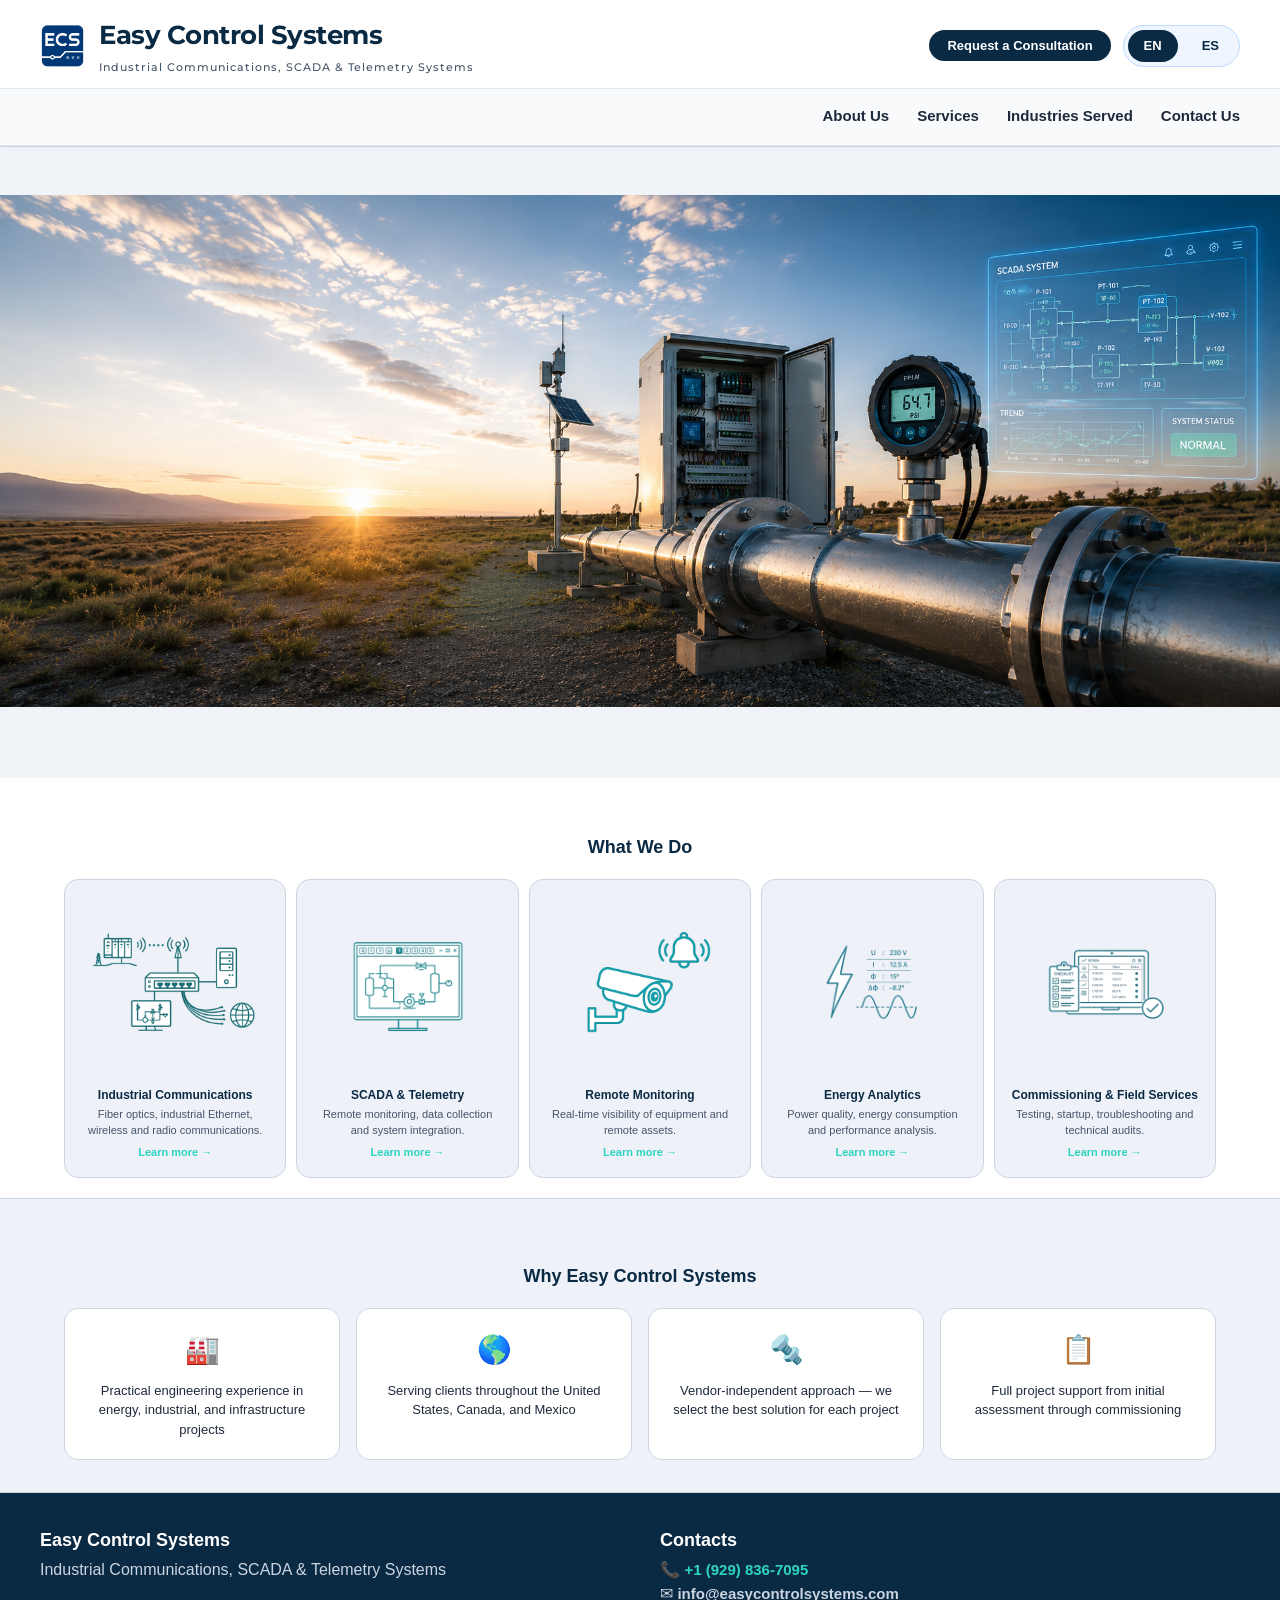
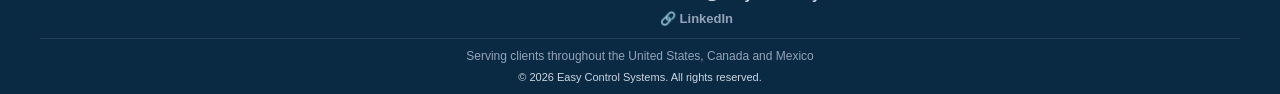
==== commit 388e3cea: "updated icons" ====
--- a/index.html
+++ b/index.html
@@ -7,7 +7,7 @@
   <link rel="icon" href="ECS.png" />
   <link rel="shortcut icon" href="ECS.png" />
   <link href="https://fonts.googleapis.com/css2?family=Montserrat:wght@400;500;600;700;800&display=swap" rel="stylesheet">
-  <link rel="stylesheet" href="style.css?v=6" />
+  <link rel="stylesheet" href="style.css?v=7" />
 </head>
 <body>
 
@@ -49,31 +49,31 @@
     <h2 class="wwd-heading">What We Do</h2>
     <div class="what-we-do-grid">
       <div class="wwd-card" onclick="navigateToSection('networks')">
-        <div class="wwd-icon"><svg viewBox="0 0 48 48" fill="none" stroke="#2dd4bf" stroke-width="2" stroke-linecap="round" stroke-linejoin="round"><circle cx="24" cy="10" r="4"/><circle cx="8" cy="38" r="4"/><circle cx="24" cy="38" r="4"/><circle cx="40" cy="38" r="4"/><line x1="24" y1="14" x2="24" y2="34"/><line x1="22" y1="30" x2="8" y2="34"/><line x1="26" y1="30" x2="40" y2="34"/></svg></div>
+        <div class="wwd-icon"><img src="01_Industria_Communications.png" alt="Industrial Communications" /></div>
         <div class="wwd-title">Industrial Communications</div>
         <div class="wwd-desc">Fiber optics, industrial Ethernet, wireless and radio communications.</div>
         <div class="wwd-arrow">Learn more →</div>
       </div>
       <div class="wwd-card" onclick="navigateToSection('scada')">
-        <div class="wwd-icon"><svg viewBox="0 0 48 48" fill="none" stroke="#2dd4bf" stroke-width="2" stroke-linecap="round" stroke-linejoin="round"><rect x="4" y="8" width="40" height="26" rx="2"/><line x1="16" y1="34" x2="32" y2="34"/><line x1="20" y1="34" x2="20" y2="40"/><line x1="28" y1="34" x2="28" y2="40"/><line x1="16" y1="40" x2="32" y2="40"/><polyline points="10,26 16,18 22,22 28,14 38,20"/></svg></div>
+        <div class="wwd-icon"><img src="02_SCADA_Telemetry.png" alt="SCADA & Telemetry" /></div>
         <div class="wwd-title">SCADA &amp; Telemetry</div>
         <div class="wwd-desc">Remote monitoring, data collection and system integration.</div>
         <div class="wwd-arrow">Learn more →</div>
       </div>
       <div class="wwd-card" onclick="navigateToSection('monitoring')">
-        <div class="wwd-icon"><svg viewBox="0 0 48 48" fill="none" stroke="#2dd4bf" stroke-width="2" stroke-linecap="round" stroke-linejoin="round"><path d="M10 38 Q10 18 30 10"/><path d="M16 38 Q16 22 30 16"/><path d="M22 38 Q22 26 30 22"/><circle cx="32" cy="32" r="5"/><line x1="36" y1="28" x2="42" y2="22"/><circle cx="42" cy="21" r="2"/></svg></div>
+        <div class="wwd-icon"><img src="03_Remote_Monitoring.png" alt="Remote Monitoring" /></div>
         <div class="wwd-title">Remote Monitoring</div>
         <div class="wwd-desc">Real-time visibility of equipment and remote assets.</div>
         <div class="wwd-arrow">Learn more →</div>
       </div>
       <div class="wwd-card" onclick="navigateToSection('energy')">
-        <div class="wwd-icon"><svg viewBox="0 0 48 48" fill="none" stroke="#2dd4bf" stroke-width="2" stroke-linecap="round" stroke-linejoin="round"><polyline points="27,6 18,26 24,26 21,42 30,22 24,22"/><path d="M36 16 Q44 24 38 36" stroke-width="1.5"/><path d="M40 12 Q50 24 42 40" stroke-width="1" stroke-dasharray="2 2"/></svg></div>
+        <div class="wwd-icon"><img src="04_Energy_Analytics.png" alt="Energy Analytics" /></div>
         <div class="wwd-title">Energy Analytics</div>
         <div class="wwd-desc">Power quality, energy consumption and performance analysis.</div>
         <div class="wwd-arrow">Learn more →</div>
       </div>
       <div class="wwd-card" onclick="navigateToSection('commissioning')">
-        <div class="wwd-icon"><svg viewBox="0 0 48 48" fill="none" stroke="#2dd4bf" stroke-width="2" stroke-linecap="round" stroke-linejoin="round"><path d="M30 6 L42 18 L36 24 L24 12 Z"/><path d="M24 12 L10 36 Q8 40 12 42 Q16 44 18 40 L30 24"/><circle cx="12" cy="40" r="2.5"/><polyline points="28,32 32,38 42,26"/></svg></div>
+        <div class="wwd-icon"><img src="05_Commissioning.png" alt="Commissioning" /></div>
         <div class="wwd-title">Commissioning &amp; Field Services</div>
         <div class="wwd-desc">Testing, startup, troubleshooting and technical audits.</div>
         <div class="wwd-arrow">Learn more →</div>
--- a/style.css
+++ b/style.css
@@ -58,6 +58,148 @@
 }
 
 /* ============================================
+   КАРТОЧКИ "ЧТО МЫ ДЕЛАЕМ"
+   ============================================ */
+.wwd-section {
+  background: var(--ecs-white);
+  padding: 24px 0 20px;
+  border-bottom: 1px solid var(--ecs-border);
+}
+
+.wwd-inner {
+  max-width: 1200px;
+  margin: 0 auto;
+  padding: 0 24px;
+}
+
+.wwd-heading {
+  text-align: center;
+  font-size: 18px;
+  font-weight: 700;
+  color: var(--ecs-deep);
+  margin-bottom: 18px;
+  border-bottom: none;
+  padding-bottom: 0;
+}
+
+.what-we-do-grid {
+  display: grid;
+  grid-template-columns: repeat(5, 1fr);
+  gap: 10px;
+}
+
+.wwd-card {
+  background: var(--ecs-light);
+  border: 1px solid var(--ecs-border);
+  border-radius: 14px;
+  padding: 16px;
+  text-align: center;
+  cursor: pointer;
+  transition: box-shadow 0.2s, transform 0.2s, border-color 0.2s;
+  display: flex;
+  flex-direction: column;
+  align-items: center;
+}
+
+.wwd-card:hover {
+  box-shadow: 0 10px 28px rgba(10, 42, 68, 0.12);
+  transform: translateY(-4px);
+  border-color: #2dd4bf;
+}
+
+.wwd-card:hover .wwd-icon svg {
+  transform: scale(1.08);
+}
+
+.wwd-icon {
+  width: 180px;
+  height: 180px;
+  margin: 0 auto 12px;
+  transition: transform 0.2s;
+}
+
+.wwd-icon img {
+  width: 100%;
+  height: 100%;
+  object-fit: contain;
+}
+
+.wwd-icon svg {
+  width: 100%;
+  height: 100%;
+  transition: transform 0.2s;
+}
+
+.wwd-title {
+  font-size: 12px;
+  font-weight: 700;
+  color: var(--ecs-deep);
+  margin-bottom: 4px;
+  line-height: 1.3;
+}
+
+.wwd-desc {
+  font-size: 11px;
+  color: var(--ecs-text-light);
+  line-height: 1.4;
+  flex: 1;
+}
+
+.wwd-arrow {
+  font-size: 11px;
+  color: #2dd4bf;
+  font-weight: 600;
+  margin-top: 6px;
+  white-space: nowrap;
+}
+
+/* ============================================
+   БЛОК "ПОЧЕМУ ECS"
+   ============================================ */
+.why-section {
+  background: var(--ecs-light);
+  padding: 32px 0;
+  border-bottom: 1px solid var(--ecs-border);
+}
+
+.why-grid {
+  display: grid;
+  grid-template-columns: repeat(4, 1fr);
+  gap: 16px;
+}
+
+.why-item {
+  background: var(--ecs-white);
+  border: 1px solid var(--ecs-border);
+  border-radius: 14px;
+  padding: 20px 16px;
+  text-align: center;
+}
+
+.why-icon {
+  font-size: 28px;
+  margin-bottom: 10px;
+}
+
+.why-text {
+  font-size: 13px;
+  color: var(--ecs-text);
+  line-height: 1.5;
+  font-weight: 500;
+}
+
+@media (max-width: 991px) {
+  .what-we-do-grid { grid-template-columns: repeat(3, 1fr); }
+  .why-grid { grid-template-columns: repeat(2, 1fr); }
+}
+
+@media (max-width: 600px) {
+  .what-we-do-grid { grid-template-columns: repeat(2, 1fr); }
+  .wwd-section { padding: 18px 0; }
+  .why-grid { grid-template-columns: 1fr; }
+}
+
+/* ============================================
    ШАПКА (HEADER) — ДЕСКТОП
    ============================================ */
 header {
@@ -114,6 +256,10 @@
   padding: 4px 14px;
 }
 
+.contact-info h3 {
+  margin-top: 0;
+}
+
 /* ============================================
    ПЕРЕКЛЮЧАТЕЛЬ ЯЗЫКОВ
    ============================================ */
@@ -132,6 +278,25 @@
   color: var(--ecs-white);
 }
 
+/* Кнопка "Запросить консультацию" */
+.btn-consult {
+  padding: 8px 18px;
+  background: var(--ecs-deep);
+  color: var(--ecs-white);
+  border: none;
+  border-radius: 40px;
+  font-weight: 700;
+  font-size: 13px;
+  cursor: pointer;
+  white-space: nowrap;
+  transition: background 0.2s, transform 0.15s;
+}
+
+.btn-consult:hover {
+  background: #2563eb;
+  transform: translateY(-1px);
+}
+
 /* ============================================
    ОКНА (WINDOWS)
    ============================================ */
@@ -144,15 +309,6 @@
 
 .window-content.active {
   display: block;
-}
-
-/* Стартовая страница — особое поведение (flex + центрирование) */
-#window-home.window-content.active {
-  display: flex;
-  align-items: center;
-  justify-content: center;
-  padding: 0;
-  margin: 0;
 }
 
 /* Убран избыточный блок перечисления окон — display:block уже задан выше */
@@ -292,21 +448,29 @@
   align-items: start;
 }
 
-/* ============================================
-   СТАРТОВАЯ СТРАНИЦА — ЭМБЛЕМА
+#window-contacts .contact-info form {
+  margin-top: 0;
+}
+
+/* ============================================
+   СТАРТОВАЯ СТРАНИЦА — БАННЕР
    ============================================ */
 #window-home {
-  flex: 1;
-  min-height: 0;
+  display: none;
+  background: #f0f4f8;
+  text-align: center;
+}
+
+#window-home.active {
+  display: block;
 }
 
 #window-home img {
-  max-width: 45%;
-  max-height: 55%;
+  max-width: 100%;
+  max-height: calc(100vh - 140px);
   width: auto;
   height: auto;
-  object-fit: contain;
-  display: block;
+  display: inline-block;
 }
 
 /* ============================================
@@ -330,7 +494,8 @@
 footer h3 {
   color: var(--ecs-white);
   margin-bottom: 4px;
-  font-size: 15px;
+  font-size: 18px;
+  font-weight: 800;
 }
 
 .phone-link {
@@ -342,7 +507,8 @@
 
 .email-link {
   color: #cbd5e1;
-  font-size: 13px;
+  font-size: 15px;
+  font-weight: 700;
   text-decoration: none;
 }
 
@@ -364,7 +530,6 @@
   h3 { font-size: 18px; }
   .two-col { gap: 20px; }
   .window-content { padding: 32px 0 48px; }
-  #window-home img { max-width: 50%; max-height: 50%; }
 }
 
 /* ============================================
@@ -411,13 +576,27 @@
   header > div:first-child > div:last-child {
     display: flex !important;
     flex-direction: row !important;
+    align-items: center !important;
     gap: 6px !important;
-    padding: 4px !important;
     flex-shrink: 0 !important;
   }
 
+  header > div:first-child > div:last-child .btn-consult {
+    display: none !important;
+  }
+
+  /* Таблетка переключателя языков */
+  header > div:first-child > div:last-child > div:last-child {
+    background: #eff6ff !important;
+    border: 1px solid #bfdbfe !important;
+    border-radius: 40px !important;
+    padding: 3px !important;
+    display: flex !important;
+    gap: 4px !important;
+  }
+
   header > div:first-child > div:last-child a {
-    padding: 4px 10px !important;
+    padding: 3px 8px !important;
     font-size: 11px !important;
   }
 
@@ -447,11 +626,6 @@
   h2 { font-size: 20px; }
   .two-col { grid-template-columns: 1fr !important; gap: 20px !important; }
 
-  /* Стартовая страница */
-  #window-home img {
-    max-width: 60%;
-    max-height: 45%;
-  }
 
   /* Подвал */
   footer {
@@ -490,7 +664,7 @@
     font-size: 10px;
   }
 
-  .phone-link { font-size: 14px !important; }
+  .phone-link { font-size: 12px !important; }
   .email-link { font-size: 12px !important; }
 
   /* Контакты */
@@ -505,9 +679,8 @@
   h1 { font-size: 24px; }
   h2 { font-size: 18px; }
   .nav-link { font-size: 12px !important; }
-  #window-home img { max-width: 70%; max-height: 40%; }
-  .phone-link { font-size: 14px !important; }
-  .email-link { font-size: 11px !important; }
+  .phone-link { font-size: 13px !important; }
+  .email-link { font-size: 13px !important; }
   footer p { font-size: 11px; }
   .footer-copyright { font-size: 9px; }
 }
@@ -520,8 +693,7 @@
   header .logo .subtitle { font-size: 7px !important; }
   header img[alt="ECS logo"] { height: 28px !important; }
   .nav-link { font-size: 11px !important; }
-  #window-home img { max-width: 80%; max-height: 35%; }
-  .phone-link { font-size: 13px !important; }
-  .email-link { font-size: 10px !important; }
+  .phone-link { font-size: 12px !important; }
+  .email-link { font-size: 12px !important; }
   .contact-info p { font-size: 12px; }
 }
